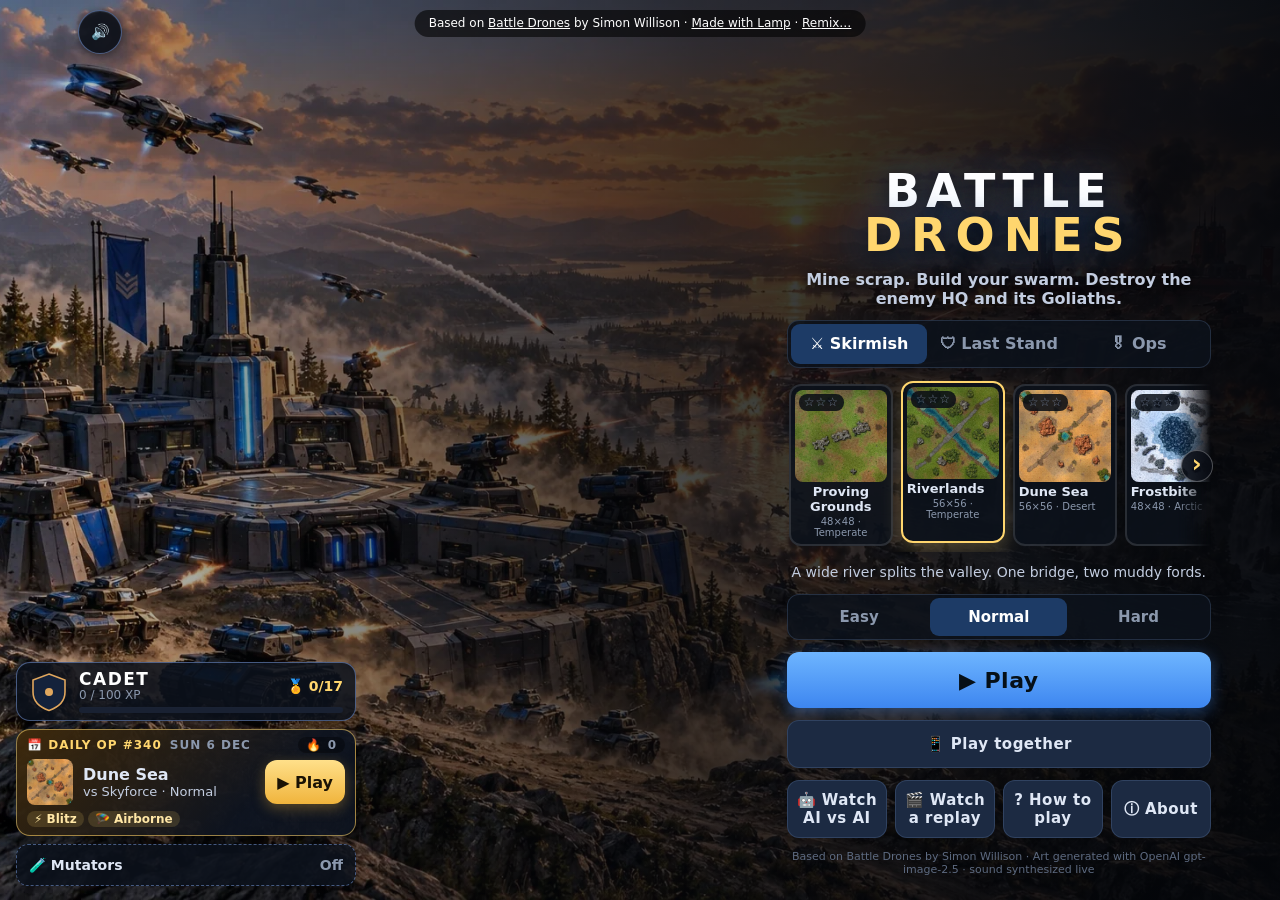
==== index.html @ 18426b75 "The page to play" ====
<!doctype html>
<html lang="en">
  <head>
    <meta charset="UTF-8" />
    <meta
      name="viewport"
      content="width=device-width, initial-scale=1.0, maximum-scale=1.0, user-scalable=no, viewport-fit=cover"
    />
    <meta name="theme-color" content="#070a10" />
    <title>Battle Drones</title>
    <link rel="icon" href="data:," />
    <!-- Battle Drones by Simon Willison (Apache License 2.0, LICENSE-battledrones), played on Lamp. Its TypeScript is in
         src/; Lamp bundles it into app/ before every build. -->
    <link rel="stylesheet" href="app/main.css" />
    <!-- Lamp's building blocks for the page (LampAI, LampStore, Lamp.controllers for phones) -->
    <script src="lamp.js"></script>
    <script type="importmap">
      {
        "imports": {
          "three": "./three/three.module.js",
          "three/examples/jsm/": "./three/addons/",
          "lamp-game": "./lamp-game.js",
          "qrcode-generator": "./lib/qrcode.js"
        }
      }
    </script>
  </head>
  <body>
    <div id="app">
      <div id="game"></div>
      <div id="hud"></div>
    </div>
    <script type="module" src="app/main.js"></script>
  
<div id="lamp-credit">Based on <a href="https://github.com/simonw/battledrones" target="_blank" rel="noopener">Battle Drones</a> by Simon Willison · <a href="https://lamp.dev" target="_blank" rel="noopener">Made with Lamp</a> · <a href="#" id="lamp-remix-open">Remix…</a></div>
<div id="lamp-remix" hidden>
  <div class="lamp-remix-head">Make Battle Drones yours<button type="button" id="lamp-remix-close" aria-label="Close">×</button></div>
  <p>Say what you'd change. Lamp makes the change and keeps your data.</p>
  <button type="button" class="lamp-remix-pick">Play on our TV with phones</button><button type="button" class="lamp-remix-pick">Make it a lot more fun</button><button type="button" class="lamp-remix-pick">Set it on the Moon</button>
  <textarea id="lamp-remix-ask" rows="3" placeholder="Or say it your way"></textarea>
  <button type="button" id="lamp-remix-go" disabled>Continue with Lamp</button>
  <p class="lamp-remix-note">Opens lamp.dev with your request. Lamp is a free Mac app; it opens a copy of Battle Drones with your request ready to send.</p>
</div>
<script type="application/json" id="lamp-remix-target">{"request":"Make an app like Battle Drones: Simon Willison's Battle Drones: a drone war for up to four, with phones as controllers.\n\nThen: {ask}","link":null,"origin":{"starter":"battledrones"}}</script>
<script>
(function(){var o=document.getElementById('lamp-remix-open'),p=document.getElementById('lamp-remix'),a=document.getElementById('lamp-remix-ask'),g=document.getElementById('lamp-remix-go');
if(!o||!p||!a||!g)return;var t=JSON.parse(document.getElementById('lamp-remix-target').textContent||'{}');
o.addEventListener('click',function(e){e.preventDefault();p.hidden=!p.hidden;if(!p.hidden)a.focus();});
document.getElementById('lamp-remix-close').addEventListener('click',function(){p.hidden=true;});
var picks=p.querySelectorAll('.lamp-remix-pick');for(var i=0;i<picks.length;i++)picks[i].addEventListener('click',function(e){a.value=e.currentTarget.textContent;g.disabled=false;a.focus();});
a.addEventListener('input',function(){g.disabled=!a.value.trim();});
g.addEventListener('click',function(){var ask=a.value.trim().slice(0,1000);if(!ask)return;
  var f=t.origin&&typeof t.origin==='object'?t.origin:null,u=new URL(f?'https://lamp.dev/':(t.link||'https://lamp.dev/'));
  if(f)for(var k in f)u.searchParams.set(k,String(f[k]));u.searchParams.set('from','page');
  u.searchParams.set('ask',f||t.link?ask:String(t.request||'{ask}').replace('{ask}',ask));window.open(u.href,'_blank','noopener');});})();
</script>
<style>
#lamp-credit{position:fixed;top:10px;left:50%;transform:translateX(-50%);z-index:2147483647;width:max-content;
  max-width:calc(100vw - 24px);box-sizing:border-box;text-align:center;font:500 12px/1.4 -apple-system,system-ui,sans-serif;color:#fff;
  background:rgba(0,0,0,.6);padding:5px 14px;border-radius:999px;transition:all .8s;pointer-events:none}
#lamp-credit a{color:#fff;text-decoration:underline;pointer-events:auto}
#lamp-credit.settled{top:auto;bottom:0;font-size:10px;padding:1px 10px;border-radius:6px 6px 0 0;background:rgba(0,0,0,.45);opacity:.8}
#lamp-remix{position:fixed;right:12px;bottom:28px;z-index:2147483647;width:min(320px,calc(100vw - 24px));box-sizing:border-box;padding:14px 16px;
  border-radius:14px;background:rgba(20,20,22,.94);color:#fff;font:13px/1.45 -apple-system,system-ui,sans-serif;box-shadow:0 12px 40px rgba(0,0,0,.4)}
#lamp-remix[hidden]{display:none}
#lamp-remix .lamp-remix-head{display:flex;justify-content:space-between;align-items:center;font-size:15px;font-weight:600;margin-bottom:4px}
#lamp-remix .lamp-remix-head button{background:none;border:0;color:#fff;font-size:18px;cursor:pointer;opacity:.7}
#lamp-remix p{margin:0 0 10px;opacity:.8}
#lamp-remix .lamp-remix-note{margin:10px 0 0;font-size:11px;opacity:.6}
#lamp-remix .lamp-remix-pick{display:block;width:100%;text-align:left;margin:0 0 6px;padding:7px 10px;border-radius:8px;border:1px solid rgba(255,255,255,.18);
  background:rgba(255,255,255,.08);color:#fff;font:inherit;cursor:pointer}
#lamp-remix .lamp-remix-pick:hover{background:rgba(255,255,255,.16)}
#lamp-remix textarea{display:block;width:100%;box-sizing:border-box;margin:6px 0 10px;padding:8px 10px;border-radius:8px;border:1px solid rgba(255,255,255,.18);
  background:rgba(255,255,255,.08);color:#fff;font:inherit;resize:vertical}
#lamp-remix #lamp-remix-go{display:block;width:100%;padding:9px 12px;border-radius:8px;border:0;background:#f0a04b;color:#1a1a1a;font:600 13px/1 -apple-system,system-ui,sans-serif;cursor:pointer}
#lamp-remix #lamp-remix-go[disabled]{opacity:.45;cursor:default}
</style>
<script>setTimeout(function(){var c=document.getElementById('lamp-credit');if(c)c.className='settled'},8000)</script>
</body>
</html>
---- app/main.css ----
/* src/ui/style.css */
* {
  box-sizing: border-box;
  margin: 0;
  padding: 0;
}

:root {
  --panel: #090d15db;
  --panel-solid: #0d131e;
  --line: #7896c838;
  --line-hi: #8cb4ff73;
  --text: #dfe7f5;
  --dim: #8b98ad;
  --gold: #ffd66e;
  --blue: #4c9dff;
  --green: #7ef29b;
  --red: #ff7a6a;
  --side-green: #4fd86a;
  --side-purple: #b685ff;
  --r: 12px;
  --lift: 0 2px 8px #0000006b, inset 0 1px 0 #ffffff12;
}

html, body {
  overflow: hidden;
  color: var(--text);
  overscroll-behavior: none;
  touch-action: none;
  user-select: none;
  -webkit-user-select: none;
  -webkit-touch-callout: none;
  -webkit-tap-highlight-color: transparent;
  background: #070a10;
  width: 100%;
  height: 100dvh;
  font-family: Rajdhani, Segoe UI, system-ui, -apple-system, BlinkMacSystemFont, Roboto, Noto Sans, Ubuntu, Cantarell, Helvetica Neue, sans-serif;
}

button {
  cursor: pointer;
  font-family: inherit;
}

#app {
  position: fixed;
  width: 100dvw;
  height: 100dvh;
  inset: 0;
}

#game, #game canvas {
  position: absolute;
  touch-action: none;
  width: 100%;
  height: 100%;
  inset: 0;
}

#hud {
  position: absolute;
  pointer-events: none;
  z-index: 10;
  inset: 0;
}

#hud:after {
  content: "";
  position: absolute;
  pointer-events: none;
  z-index: -1;
  background: radial-gradient(#0000 62%, #00000059 100%);
  inset: 0;
}

.topbar {
  position: absolute;
  top: max(6px, env(safe-area-inset-top));
  display: flex;
  pointer-events: none;
  align-items:  center;
  gap: 6px;
  left: 50%;
  transform: translateX(-50%);
}

.res, .clock {
  background: var(--panel);
  border: 1px solid var(--line);
  font-variant-numeric: tabular-nums;
  box-shadow: var(--lift);
  backdrop-filter: blur(6px);
  -webkit-backdrop-filter: blur(6px);
  border-radius: 10px;
  padding: 5px 12px;
  font-weight: 700;
}

.res {
  color: var(--gold);
  display: flex;
  align-items: baseline;
  gap: 6px;
  height: 30px;
  padding-top: calc(14px - .5em);
  padding-bottom: 0;
  font-size: 19px;
  line-height: 1;
}

.res .gear {
  font-size: 16px;
}

.res .rate {
  color: #b9a36a;
  font-size: 12px;
  font-weight: 600;
}

.clock {
  color: var(--dim);
  font-size: 13px;
}

.tl {
  position: absolute;
  top: max(6px, env(safe-area-inset-top));
  left: max(8px, env(safe-area-inset-left));
  display: flex;
  pointer-events: none;
  gap: 6px;
}

.round {
  pointer-events: auto;
  border: 1px solid var(--line-hi);
  background: var(--panel);
  color: var(--text);
  box-shadow: var(--lift);
  border-radius: 50%;
  width: 40px;
  height: 40px;
  font-size: 15px;
  font-weight: 800;
}

.round:active {
  background: #223048;
}

.minimap-wrap {
  position: absolute;
  pointer-events: none;
  background: var(--panel);
  border: 1px solid var(--line-hi);
  border-radius: 10px;
  padding: 3px;
  box-shadow: 0 4px 16px #00000073, inset 0 1px #ffffff12;
}

#minimap {
  display: block;
  pointer-events: auto;
  border-radius: 7px;
  width: 124px;
  height: 124px;
}

.minimap-wrap:after {
  content: "";
  position: absolute;
  pointer-events: none;
  border-radius: 7px;
  inset: 3px;
  box-shadow: inset 0 0 0 1px #0000008c, inset 0 2px 7px #00000080;
}

.toasts {
  position: absolute;
  top: calc(max(6px, env(safe-area-inset-top))  + 44px);
  display: flex;
  pointer-events: none;
  flex-direction: column;
  align-items:  center;
  gap: 6px;
  width: min(92vw, 380px);
  left: 50%;
  transform: translateX(-50%);
}

.toast {
  pointer-events: auto;
  background: var(--panel-solid);
  border: 1px solid var(--line-hi);
  text-align: center;
  animation: toastIn .22s ease-out;
  border-radius: 10px;
  padding: 7px 14px;
  transition: opacity .4s, transform .4s;
  font-size: 14px;
  font-weight: 700;
  box-shadow: 0 6px 20px #00000080;
}

.toast.good {
  color: var(--green);
  border-color: #7ef29b99;
}

.toast.bad {
  color: var(--red);
  border-color: #ff6e5ab3;
}

.toast.hint {
  color: #ffe7a6;
  border-color: #ffd66e99;
  font-weight: 600;
}

.toast.out {
  opacity: 0;
  transform: translateY(-8px);
}

@keyframes toastIn {
  from {
    opacity: 0;
    transform: translateY(-10px)scale(.96);
  }
}

.banner {
  position: absolute;
  top: var(--banner-top, calc(max(6px, env(safe-area-inset-top))  + 140px));
  left: var(--banner-x, 50%);
  max-width: var(--banner-max, min(92vw, 520px));
  text-align: center;
  pointer-events: auto;
  --tone: 140, 180, 255;
  background: linear-gradient(180deg, rgba(var(--tone), .15), rgba(var(--tone), 0) 75%), linear-gradient(180deg, #0e1420ed, #080c14ed);
  border: 1px solid var(--line-hi);
  box-shadow: 0 8px 28px #0000008c, inset 0 1px 0 rgba(var(--tone), .3);
  opacity: 0;
  z-index: 6;
  border-radius: 12px;
  width: max-content;
  padding: 8px 22px 9px;
  transform: translateX(-50%);
}

.banner b {
  display: block;
  letter-spacing: 2px;
  text-transform: uppercase;
  color: var(--text);
  text-shadow: 0 2px 8px #0009, 0 0 18px rgba(var(--tone), .35);
  font-size: 22px;
  font-weight: 900;
}

.banner span {
  display: block;
  color: var(--dim);
  margin-top: 1px;
  font-size: 13px;
  font-weight: 600;
}

.banner.good {
  --tone: 126, 242, 155;
  border-color: #7ef29bb3;
}

.banner.good b {
  color: var(--green);
}

.banner.bad {
  --tone: 255, 110, 90;
  border-color: #ff6e5acc;
}

.banner.bad b {
  color: var(--red);
}

.banner.epic {
  --tone: 255, 214, 110;
  box-shadow: 0 0 34px #ffc45059, 0 8px 28px #0000008c, inset 0 1px 0 rgba(var(--tone), .3);
  border-color: #ffd66ed9;
}

.banner.epic b {
  color: var(--gold);
}

.banner.in {
  animation: bannerIn .32s cubic-bezier(.2, 1.4, .4, 1) forwards;
}

.banner.out {
  opacity: 1;
  animation: bannerOut .26s ease-in forwards;
}

@media (orientation: landscape) and (max-height: 560px) {
  .banner {
    padding: 6px 18px 7px;
  }

  .banner b {
    font-size: 19px;
  }
}

@keyframes bannerIn {
  from {
    opacity: 0;
    transform: translateX(-50%)scale(1.35);
  }

  to {
    opacity: 1;
    transform: translateX(-50%)scale(1);
  }
}

@keyframes bannerOut {
  to {
    opacity: 0;
    transform: translateX(-50%)translateY(-10px)scale(.96);
  }
}

#hud.spectator .buildbar, #hud.spectator .res {
  display: none;
}

.versus {
  display: grid;
  background: var(--panel);
  border: 1px solid var(--line);
  color: var(--dim);
  pointer-events: none;
  white-space: nowrap;
  box-shadow: var(--lift);
  backdrop-filter: blur(6px);
  -webkit-backdrop-filter: blur(6px);
  border-radius: 10px;
  align-content:  center;
  min-width: 0;
  max-width: 100%;
  height: 30px;
  padding: 0 10px;
  font-size: 12px;
  font-weight: 700;
  line-height: 1.15;
}

.versus > span {
  overflow: hidden;
  text-overflow: ellipsis;
}

.versus > span:before {
  content: "● ";
  vertical-align: 1px;
  font-size: 9px;
}

.vs-blue {
  color: #6eb0ff;
}

.vs-red {
  color: #ff8a7a;
}

.vs-green {
  color: #86eea0;
}

.vs-purple {
  color: #c9a2ff;
}

.versus.multi {
  grid-template-columns: auto auto;
  column-gap: 10px;
  font-size: 11px;
}

.versus > span.out {
  text-decoration: line-through;
  opacity: .5;
}

@media (orientation: portrait) {
  .versus {
    max-width: calc(100vw - 236px);
    height: auto;
    padding: 3px 10px 4px;
    line-height: 1.25;
  }
}

#unzoom {
  position: absolute;
  z-index: 1000;
  background: var(--gold);
  color: #10141c;
  letter-spacing: .5px;
  border: none;
  font-weight: 800;
}

.zoombtns {
  position: absolute;
  left: max(8px, env(safe-area-inset-left));
  display: flex;
  pointer-events: none;
  flex-direction: column;
  gap: 8px;
}

.zb {
  pointer-events: auto;
  border: 1px solid var(--line-hi);
  background: var(--panel);
  box-shadow: var(--lift);
  color: var(--text);
  border-radius: 50%;
  width: 42px;
  height: 42px;
  font-size: 22px;
  font-weight: 700;
  line-height: 1;
}

.zb:active {
  background: #223048;
}

.dock {
  position: absolute;
  display: flex;
  pointer-events: none;
}

.ctx {
  display: flex;
  pointer-events: none;
  flex-direction: column;
  align-items:  flex-start;
  gap: 6px;
  padding: 0 8px 6px;
}

.chips {
  display: flex;
  pointer-events: none;
  flex-wrap: wrap;
  gap: 6px;
}

.chip {
  pointer-events: auto;
  border: 1px solid var(--line-hi);
  background: var(--panel);
  color: var(--text);
  box-shadow: var(--lift);
  backdrop-filter: blur(6px);
  -webkit-backdrop-filter: blur(6px);
  border-radius: 12px;
  min-width: 40px;
  min-height: 40px;
  padding: 6px 14px;
  font-size: 14px;
  font-weight: 700;
}

.chip.warn {
  color: var(--red);
}

.chip.info {
  color: var(--dim);
  pointer-events: none;
  border-style: dashed;
}

.chip.active {
  color: #fff;
  background: #1d3b66;
  border-color: #6eb0ff;
}

.chip:active {
  background: #223048;
}

.selpanel {
  pointer-events: auto;
  display: flex;
  background: var(--panel);
  border: 1px solid var(--line);
  border-radius: var(--r);
  box-shadow: var(--lift);
  backdrop-filter: blur(6px);
  -webkit-backdrop-filter: blur(6px);
  align-items:  center;
  gap: 8px;
  max-width: min(94vw, 360px);
  padding: 6px 10px 6px 6px;
}

.selpanel .pi {
  object-fit: contain;
  filter: drop-shadow(0 2px 3px #0009);
  width: 46px;
  height: 46px;
}

.selpanel .pt {
  display: flex;
  flex-direction: column;
  gap: 1px;
  min-width: 0;
}

.selpanel b {
  font-size: 15px;
}

.selpanel .rank {
  color: var(--gold);
  font-size: 12px;
}

.selpanel .hp {
  color: var(--green);
  font-variant-numeric: tabular-nums;
  font-size: 12px;
}

.selpanel .hint {
  color: var(--dim);
  white-space: nowrap;
  overflow: hidden;
  text-overflow: ellipsis;
  max-width: 240px;
  font-size: 11px;
}

.selpanel .group {
  display: flex;
  flex-wrap: wrap;
  gap: 4px 10px;
  padding-left: 4px;
}

.selpanel .gi {
  display: flex;
  align-items:  center;
  gap: 2px;
}

.selpanel .gi img {
  object-fit: contain;
  width: 30px;
  height: 30px;
}

.selpanel .gi b {
  font-size: 13px;
}

.queue {
  display: flex;
  gap: 4px;
  margin-top: 3px;
}

.qi {
  position: relative;
  border: 1px solid var(--line-hi);
  overflow: hidden;
  background: #152033;
  border-radius: 6px;
  width: 32px;
  height: 32px;
}

.qi img {
  object-fit: contain;
  position: relative;
  z-index: 1;
  width: 100%;
  height: 100%;
}

.qi .qp {
  position: absolute;
  background: #6eb0ff73;
  bottom: 0;
  left: 0;
  right: 0;
}

.buildbar {
  pointer-events: auto;
  display: flex;
  border: 1px solid var(--line);
  background: linear-gradient(#0e1420f0, #080b12f7);
  flex-direction: column;
  gap: 6px;
  padding: 6px 8px 8px;
  box-shadow: 0 -6px 22px #00000073;
}

.tabs {
  display: flex;
  gap: 6px;
}

.tab {
  position: relative;
  color: var(--dim);
  letter-spacing: .4px;
  display: flex;
  background: #ffffff0a;
  border: 1px solid #0000;
  border-radius: 8px;
  flex: 1;
  justify-content: center;
  align-items:  center;
  gap: 5px;
  min-height: 32px;
  font-size: 13px;
  font-weight: 800;
}

.tab.on {
  color: #fff;
  border-color: var(--line-hi);
  background: #1a2b45;
}

.tab:after {
  content: "";
  position: absolute;
  inset: -6px 0 -3px;
}

.tab .tbadge {
  position: absolute;
  background: var(--blue);
  color: #fff;
  border-radius: 8px;
  min-width: 16px;
  height: 16px;
  padding: 0 4px;
  font-size: 10px;
  line-height: 16px;
  top: -5px;
  right: 4px;
}

.tab .tbadge.hot {
  animation: pulse .9s infinite alternate;
  background: #37d67a;
}

@keyframes pulse {
  to {
    transform: scale(1.18);
  }
}

.grid {
  display: flex;
  gap: 6px;
}

.bb {
  position: relative;
  color: var(--text);
  display: flex;
  overflow: hidden;
  touch-action: manipulation;
  background: radial-gradient(circle at 50% 35%, #22324f 0%, #141d2e 70%);
  border: 1px solid #2c3a55;
  border-radius: 10px;
  flex-direction: column;
  flex: 1 0 48px;
  justify-content: flex-end;
  align-items:  center;
  max-width: 76px;
  height: 74px;
  padding: 2px 2px 3px;
}

.bb .ic {
  position: absolute;
  object-fit: contain;
  filter: drop-shadow(0 2px 3px #000000b3);
  pointer-events: none;
  width: 44px;
  height: 44px;
  top: 3px;
  left: 50%;
  transform: translateX(-50%);
}

.bb .nm {
  position: relative;
  white-space: nowrap;
  overflow: hidden;
  text-overflow: ellipsis;
  text-shadow: 0 1px 2px #000;
  max-width: 100%;
  font-size: 10px;
  font-weight: 700;
}

.bb .cost {
  position: relative;
  color: var(--gold);
  font-size: 11px;
  font-weight: 700;
  line-height: 1;
}

.bb:active {
  transform: scale(.96);
}

.bb.poor .cost {
  color: #b35a4e;
}

.bb.poor .ic, .bb.busy .ic {
  opacity: .55;
}

.bb.locked .ic {
  opacity: .6;
  filter: grayscale(1) brightness(.8) drop-shadow(0 2px 3px #000000b3);
}

.bb.locked .nm, .bb.locked .cost {
  opacity: .5;
}

.bb .lock {
  position: absolute;
  font-size: 11px;
  top: 2px;
  left: 3px;
}

.bb.ready {
  animation: glow 1s infinite alternate;
  border-color: #37d67a;
  box-shadow: inset 0 0 0 1px #37d67a, 0 0 12px #37d67a73;
}

@keyframes glow {
  to {
    box-shadow: inset 0 0 0 1px #37d67a, 0 0 20px #37d67acc;
  }
}

.bb.ready:after {
  content: "PLACE";
  position: absolute;
  color: var(--green);
  text-shadow: 0 1px 2px #000;
  font-size: 10px;
  font-weight: 800;
  top: 4px;
  left: 0;
  right: 0;
}

.bb.placing {
  background: #1e3a2a;
}

.bb .badge {
  position: absolute;
  background: var(--blue);
  color: #fff;
  z-index: 2;
  border-radius: 8px;
  min-width: 17px;
  height: 17px;
  font-size: 11px;
  font-weight: 800;
  line-height: 17px;
  top: 3px;
  right: 3px;
}

.bb .prog {
  position: absolute;
  pointer-events: none;
  background: linear-gradient(0deg, #7ef29b59, #7ef29b1f);
  border-top: 1px solid #7ef29bb3;
  bottom: 0;
  left: 0;
  right: 0;
}

.card {
  position: absolute;
  pointer-events: auto;
  z-index: 20;
  background: var(--panel-solid);
  border: 1px solid var(--line-hi);
  animation: toastIn .18s ease-out;
  border-radius: 14px;
  width: min(92vw, 330px);
  padding: 12px 14px;
  box-shadow: 0 10px 40px #0009;
}

.card .ch {
  display: flex;
  align-items:  flex-start;
  gap: 10px;
  margin-bottom: 8px;
}

.card .ch img {
  object-fit: contain;
  width: 58px;
  height: 58px;
}

.card .ch b {
  font-size: 18px;
}

.card .ch p {
  color: var(--dim);
  margin-top: 2px;
  font-size: 13px;
}

.card .x {
  color: var(--dim);
  background: none;
  border: none;
  margin-left: auto;
  padding: 0 4px;
  font-size: 18px;
}

.card table {
  border-collapse: collapse;
  width: 100%;
  margin-bottom: 6px;
  font-size: 13px;
}

.card td {
  padding: 2px 4px;
}

.card td:nth-child(odd) {
  color: var(--dim);
}

.card td:nth-child(2n) {
  font-weight: 700;
}

@keyframes cardInP {
  from {
    opacity: 0;
    transform: translateX(-50%)translateY(-10px)scale(.96);
  }
}

@keyframes cardInL {
  from {
    opacity: 0;
    transform: translateY(-50%)translateY(-10px)scale(.96);
  }
}

.card .good {
  color: var(--green);
  font-size: 13px;
}

.card .bad {
  color: var(--red);
  margin-bottom: 4px;
  font-size: 13px;
}

@media (orientation: portrait) {
  .dock {
    flex-direction: column;
    bottom: 0;
    left: 0;
    right: 0;
  }

  .buildbar {
    padding-bottom: max(8px, env(safe-area-inset-bottom));
    padding-left: max(8px, env(safe-area-inset-left));
    padding-right: max(8px, env(safe-area-inset-right));
    border-width: 1px 0 0;
    border-radius: 16px 16px 0 0;
  }

  .grid {
    overflow-x: auto;
    scrollbar-width: none;
  }

  .minimap-wrap {
    right: max(8px, env(safe-area-inset-right));
    top: max(6px, env(safe-area-inset-top));
  }

  .zoombtns {
    top: var(--zoom-top, 38%);
  }

  @media (max-width: 420px) {
    #minimap {
      width: 108px;
      height: 108px;
    }

    .res {
      max-width: calc(100vw - 232px);
      padding-left: 10px;
      padding-right: 10px;
      font-size: 17px;
    }
  }

  .card {
    left: 50%;
    bottom: var(--card-bottom, calc(150px + env(safe-area-inset-bottom)));
    max-height: calc(100% - var(--card-bottom, calc(150px + env(safe-area-inset-bottom)))  - max(8px, env(safe-area-inset-top)));
    overflow-y: auto;
    animation-name: cardInP;
    transform: translateX(-50%);
  }

  .dock:before {
    content: "";
    position: absolute;
    pointer-events: none;
    z-index: -1;
    background: linear-gradient(#04070c00, #04070c73 72px, #04070c99);
    inset: -26px 0 0;
  }

  #hud.spectator .dock:before {
    display: none;
  }

  .topbar {
    left: calc(max(8px, env(safe-area-inset-left))  + 94px);
    flex-direction: column;
    align-items: stretch;
    gap: 4px;
    min-width: min(100vw - 248px, 160px);
    transform: none;
  }

  .res {
    overflow: hidden;
    white-space: nowrap;
    max-width: calc(100vw - 248px);
  }

  .clock {
    padding: 1px 8px;
    font-size: 12px;
  }
}

@media (orientation: landscape) {
  .dock {
    flex-direction: row;
    align-items:  flex-end;
    top: 0;
    bottom: 0;
    right: 0;
  }

  .ctx {
    padding-bottom: max(10px, env(safe-area-inset-bottom));
    align-items:  flex-end;
  }

  .buildbar {
    width: calc(172px + env(safe-area-inset-right));
    padding: max(6px, env(safe-area-inset-top)) max(8px, env(safe-area-inset-right)) max(8px, env(safe-area-inset-bottom)) 8px;
    overflow-y: auto;
    scrollbar-width: none;
    border-width: 0 0 0 1px;
    border-radius: 16px 0 0 16px;
    height: 100%;
  }

  .tab .tl2 {
    display: none;
  }

  .tab {
    font-size: 16px;
  }

  .tab:after {
    inset: -6px 0;
  }

  .grid {
    display: grid;
    grid-template-columns: 1fr 1fr;
    align-content:  start;
  }

  .bb {
    max-width: none;
    height: 70px;
  }

  .minimap-wrap {
    right: calc(182px + env(safe-area-inset-right));
    top: max(6px, env(safe-area-inset-top));
  }

  .zoombtns {
    top: 50%;
    transform: translateY(-50%);
  }

  .card {
    right: calc(186px + env(safe-area-inset-right));
    animation-name: cardInL;
    top: 50%;
    transform: translateY(-50%);
  }

  .topbar {
    flex-wrap: wrap;
    justify-content: center;
    row-gap: 4px;
    max-width: calc(100vw - 432px);
    left: calc(50% - 90px);
  }

  #minimap {
    width: 112px;
    height: 112px;
  }
}

@media (orientation: landscape) and (max-height: 420px) {
  .bb {
    height: 62px;
  }

  .bb .ic {
    width: 38px;
    height: 38px;
  }

  .tab {
    min-height: 28px;
  }
}

[hidden] {
  display: none !important;
}

.screen {
  position: absolute;
  display: flex;
  backdrop-filter: blur(3px);
  -webkit-backdrop-filter: blur(3px);
  pointer-events: auto;
  z-index: 30;
  background: #030509b8;
  justify-content: center;
  align-items:  center;
  inset: 0;
}

.panel {
  background: var(--panel-solid);
  border: 1px solid var(--line-hi);
  text-align: center;
  overflow-y: auto;
  border-radius: 16px;
  max-width: min(90vw, 420px);
  max-height: 92dvh;
  padding: 24px 28px;
  box-shadow: 0 20px 60px #0009;
}

.panel h1 {
  letter-spacing: 4px;
  margin-bottom: 4px;
  font-size: 36px;
}

.panel h1.win {
  color: var(--green);
  text-shadow: 0 0 24px #7ef29b80;
}

.panel h1.lose {
  color: var(--red);
  text-shadow: 0 0 24px #ff6e5a80;
}

.panel h1.draw {
  color: #ffb3d9;
  text-shadow: 0 0 24px #ff8cc880;
}

.panel .time {
  color: var(--dim);
  margin-bottom: 16px;
}

.panel table {
  border-collapse: collapse;
  margin: 0 auto 20px;
  font-size: 15px;
}

.panel td, .panel th {
  text-align: right;
  font-variant-numeric: tabular-nums;
  padding: 4px 12px;
}

.panel td:first-child {
  text-align: left;
  color: var(--dim);
}

.cta {
  letter-spacing: .5px;
  color: #061018;
  background: linear-gradient(#6eb5ff, #3d86f0);
  border: none;
  border-radius: 12px;
  min-height: 48px;
  padding: 10px 30px;
  font-size: 18px;
  font-weight: 800;
  box-shadow: 0 4px 16px #3d86f066;
}

.cta:active {
  transform: scale(.97);
}

.cta.alt {
  display: block;
  color: var(--text);
  box-shadow: none;
  border: 1px solid var(--line);
  background: #1c2a42;
  margin: 10px auto 0;
  font-size: 15px;
}

.panel .cta {
  width: min(280px, 100%);
}

.panel .cta.alt {
  margin-left: auto;
  margin-right: auto;
}

.cta.small {
  width: 100%;
  min-height: 36px;
  margin-top: 6px;
  padding: 6px 14px;
  font-size: 14px;
}

.cta.warn {
  color: var(--red);
  background: #3a1d1d;
}

.help {
  text-align: left;
  color: #c3cde0;
  margin-top: 14px;
  font-size: 14px;
  line-height: 1.4;
}

.help h3 {
  color: var(--gold);
  margin: 10px 0 2px;
  font-size: 15px;
}

#loading {
  background: #070a10;
}

.loadbox {
  text-align: center;
  color: var(--dim);
  width: min(80vw, 320px);
  font-weight: 700;
}

.loadtrack {
  overflow: hidden;
  background: #1a2233;
  border-radius: 3px;
  height: 6px;
  margin-top: 12px;
}

#loadbar {
  background: linear-gradient(90deg, #3d86f0, #7ef29b);
  width: 0;
  height: 100%;
  transition: width .15s;
}

.menu {
  position: absolute;
  pointer-events: auto;
  overflow-y: auto;
  z-index: 40;
  background: #070a10;
  inset: 0;
}

.keyart {
  position: fixed;
  animation: drift 40s ease-in-out infinite alternate;
  background-position: center;
  background-repeat: no-repeat;
  background-size: cover;
  inset: 0;
}

.keyart:after {
  content: "";
  position: absolute;
  background: linear-gradient(#04060a1a 0%, #04060a8c 45%, #04060af0 75%);
  inset: 0;
}

@media (orientation: landscape) {
  .keyart:after {
    background: linear-gradient(90deg, #04060a33 0%, #04060abf 55%, #04060af2 100%);
  }

  .menu-inner {
    margin-left: auto !important;
    margin-right: max(4vw, env(safe-area-inset-right)) !important;
  }
}

@keyframes drift {
  from {
    transform: scale(1.04)translate(-1%);
  }

  to {
    transform: scale(1.1)translate(1%, -1%);
  }
}

.menu-inner {
  position: relative;
  padding: max(28px, env(safe-area-inset-top)) 18px max(24px, env(safe-area-inset-bottom));
  text-align: center;
  display: flex;
  flex-direction: column;
  justify-content: flex-end;
  gap: 12px;
  max-width: 460px;
  min-height: 100%;
  margin: 0 auto;
}

.logo {
  letter-spacing: 6px;
  color: #fff;
  text-shadow: 0 4px 24px #000c, 0 0 40px #4c9dff80;
  font-size: 46px;
  font-weight: 900;
  line-height: .95;
}

.logo span {
  color: var(--gold);
  letter-spacing: 9px;
}

.sub {
  color: #c3cde0;
  text-shadow: 0 2px 8px #000;
  font-weight: 600;
}

.maps {
  display: flex;
  overflow-x: auto;
  scrollbar-width: none;
  scroll-snap-type: x mandatory;
  gap: 8px;
  padding: 4px 2px 6px;
}

.hscroll {
  position: relative;
}

.hscroll:has( > .maps[hidden]) {
  display: none;
}

.hscroll > .maps {
  --fade-l: 0px;
  --fade-r: 0px;
  -webkit-mask-image: linear-gradient(to right, transparent, #000 var(--fade-l), #000 calc(100% - var(--fade-r)), transparent);
  mask-image: linear-gradient(to right, transparent, #000 var(--fade-l), #000 calc(100% - var(--fade-r)), transparent);
}

.hscroll.more-l > .maps {
  --fade-l: 34px;
}

.hscroll.more-r > .maps {
  --fade-r: 34px;
}

.hs-btn {
  position: absolute;
  z-index: 2;
  color: var(--gold);
  display: flex;
  opacity: 0;
  pointer-events: none;
  background: #080c14e0;
  border: 1px solid #ffffff47;
  border-radius: 50%;
  justify-content: center;
  align-items:  center;
  width: 32px;
  height: 32px;
  margin-top: -16px;
  padding: 0 0 3px;
  transition: opacity .2s;
  font-size: 24px;
  font-weight: 800;
  line-height: 1;
  top: 50%;
  box-shadow: 0 2px 8px #00000080;
}

.hs-l {
  left: -2px;
}

.hs-r {
  right: -2px;
}

.hscroll.more-l .hs-l, .hscroll.more-r .hs-r {
  opacity: 1;
  pointer-events: auto;
}

.hscroll.more-r .hs-r {
  animation: hs-nudge 1.4s ease-in-out 3;
}

@keyframes hs-nudge {
  50% {
    transform: translateX(4px);
  }
}

.mapcard {
  scroll-snap-align: center;
  color: var(--text);
  display: flex;
  background: #0c121cd9;
  border: 2px solid #ffffff1f;
  border-radius: 12px;
  flex-direction: column;
  flex: 0 0 104px;
  gap: 2px;
  padding: 4px 4px 6px;
  transition: transform .15s, border-color .15s;
}

.mapcard img {
  aspect-ratio: 1;
  object-fit: cover;
  background: #1a2233;
  border-radius: 8px;
  width: 100%;
}

.mapcard .mn {
  font-size: 13px;
  font-weight: 800;
}

.mapcard .mb {
  color: var(--dim);
  text-transform: capitalize;
  font-size: 10px;
}

.mapcard.on {
  border-color: var(--gold);
  transform: translateY(-3px);
  box-shadow: 0 6px 20px #ffd66e40;
}

.blurb {
  color: #c3cde0;
  min-height: 1.3em;
  font-size: 14px;
}

.seg {
  display: flex;
  border: 1px solid var(--line);
  background: #0c121cd9;
  border-radius: 12px;
  gap: 3px;
  padding: 3px;
}

.seg button {
  color: var(--dim);
  background: none;
  border: none;
  border-radius: 9px;
  flex: 1;
  min-height: 38px;
  font-size: 15px;
  font-weight: 800;
}

.seg button.on {
  color: #fff;
  background: #1d3b66;
}

.cta.big {
  min-height: 56px;
  font-size: 22px;
}

.menu .row {
  display: flex;
  gap: 8px;
}

.menu .row .cta.alt {
  flex: 1;
  margin: 0;
  padding: 10px 8px;
}

.menu .help {
  border: 1px solid var(--line);
  background: #0c121ceb;
  border-radius: 12px;
  margin: 0;
  padding: 4px 14px 12px;
}

.credits {
  color: #5d6a80;
  font-size: 11px;
}

@media (orientation: landscape) and (max-height: 500px) {
  .menu-inner {
    padding-top: max(10px, env(safe-area-inset-top));
    padding-bottom: max(10px, env(safe-area-inset-bottom));
    justify-content: center;
    gap: 7px;
    max-width: 440px;
  }

  .logo {
    letter-spacing: 4px;
    font-size: 30px;
  }

  .logo br {
    display: none;
  }

  .logo span {
    letter-spacing: 4px;
    margin-left: 10px;
  }

  .sub, .credits {
    display: none;
  }

  .mapcard {
    flex-basis: 80px;
  }

  .mapcard .mb {
    display: none;
  }

  .blurb {
    font-size: 13px;
  }

  .seg button {
    min-height: 34px;
  }

  .cta.big {
    min-height: 46px;
    font-size: 19px;
  }

  .menu .row .cta.alt {
    min-height: 40px;
  }
}

.res {
  transform-origin: 20% 50%;
}

.res.bump {
  animation: res-bump .26s ease-out;
}

.res.spend {
  animation: res-spend .32s ease-out;
}

@keyframes res-bump {
  0% {
    transform: scale(1);
  }

  35% {
    transform: scale(1.13);
    box-shadow: 0 0 14px #ffd66e8c, var(--lift);
    border-color: #ffd66ecc;
  }

  100% {
    transform: scale(1);
  }
}

@keyframes res-spend {
  0% {
    color: #ff8a7a;
    border-color: #ff6a5ad9;
    box-shadow: 0 0 12px #ff5a4a73, var(--lift);
    transform: scale(.95);
  }

  100% {
    transform: scale(1);
  }
}

@media (prefers-reduced-motion: reduce) {
  .res.bump, .res.spend {
    animation-duration: 1ms;
  }
}

.menu-mute {
  position: absolute;
  top: max(10px, env(safe-area-inset-top));
  left: max(10px, env(safe-area-inset-left));
  z-index: 2;
  width: 44px;
  height: 44px;
}

.update-pill {
  position: absolute;
  top: max(10px, env(safe-area-inset-top));
  left: calc(max(10px, env(safe-area-inset-left))  + 54px);
  right: max(10px, env(safe-area-inset-right));
  z-index: 2;
  display: flex;
  text-align: left;
  animation: update-in .35s ease-out;
  background: #0c121ceb;
  border: 1px solid #ffd66eb3;
  border-radius: 14px;
  flex-wrap: wrap;
  align-items:  center;
  gap: 6px 10px;
  min-height: 44px;
  padding: 4px 4px 4px 12px;
  box-shadow: 0 4px 18px #00000080, 0 0 16px #ffd66e33;
}

.update-pill .up-t {
  display: flex;
  flex-direction: column;
  flex: 140px;
  line-height: 1.15;
}

.update-pill .up-t b {
  color: var(--gold);
  font-size: 15px;
}

.update-pill .up-t span {
  color: var(--dim);
  font-size: 12px;
}

.update-pill .up-go {
  color: #1a1204;
  background: linear-gradient(#ffe08a, #f0b840);
  border: none;
  border-radius: 10px;
  flex: none;
  min-height: 36px;
  padding: 6px 14px;
  font-size: 15px;
  font-weight: 800;
}

.update-pill .up-go:active {
  transform: scale(.96);
}

.update-pill .up-go:disabled {
  opacity: .7;
}

@keyframes update-in {
  from {
    transform: translateY(-12px);
    opacity: 0;
  }
}

@media (prefers-reduced-motion: reduce) {
  .update-pill {
    animation: none;
  }
}

@media (orientation: portrait) {
  .menu.has-update .menu-inner {
    padding-top: calc(max(10px, env(safe-area-inset-top))  + 58px);
  }
}

@media (orientation: landscape) {
  .update-pill {
    width: min(340px, calc(100vw - max(4vw, env(safe-area-inset-right))  - max(10px, env(safe-area-inset-left))  - 508px));
    right: auto;
  }
}

@media (orientation: landscape) and (max-height: 500px) {
  .update-pill {
    width: min(340px, calc(100vw - max(4vw, env(safe-area-inset-right))  - max(10px, env(safe-area-inset-left))  - 488px));
  }

  .update-pill .up-t span {
    display: none;
  }
}

@media (orientation: landscape) and (max-width: 699px) {
  .update-pill {
    top: calc(max(10px, env(safe-area-inset-top))  + 54px);
    left: max(10px, env(safe-area-inset-left));
    width: calc(96vw - 450px - max(10px, env(safe-area-inset-left)));
    flex-direction: column;
    align-items: stretch;
    padding: 8px;
  }

  .update-pill .up-t {
    flex: none;
  }
}

.sound-row {
  display: grid;
  grid-template-columns: repeat(4, 1fr);
  gap: 6px;
  width: min(280px, 100%);
  margin: 12px auto 0;
}

.snd {
  border: 1px solid var(--line);
  color: var(--dim);
  display: flex;
  background: #141c2b;
  border-radius: 10px;
  flex-direction: column;
  justify-content: center;
  align-items:  center;
  gap: 2px;
  min-height: 48px;
  font-weight: 800;
}

.snd .si {
  filter: grayscale(1);
  opacity: .55;
  font-size: 16px;
  line-height: 1;
}

.snd .sl {
  letter-spacing: .3px;
  text-decoration: line-through;
  font-size: 11px;
}

.snd.on {
  border-color: var(--line-hi);
  color: #fff;
  background: #1d3b66;
}

.snd.on .si {
  filter: none;
  opacity: 1;
}

.snd.on .sl {
  text-decoration: none;
}

.snd.held {
  opacity: .5;
}

.p-duel {
  display: flex;
  flex-direction: column;
}

.p-ask {
  margin: 14px 0 0;
  font-size: 15px;
  font-weight: 700;
}

.cta.alt.warn {
  color: var(--red);
  border-color: #ff6e5a80;
}

.snd:active {
  transform: scale(.96);
}

@media (orientation: landscape) and (max-height: 500px) {
  #pause .panel {
    padding: 12px 22px 14px;
  }

  #pause .panel h1 {
    letter-spacing: 3px;
    margin-bottom: 0;
    font-size: 26px;
  }

  #pause .panel .time {
    margin-bottom: 8px;
  }

  #pause .cta {
    min-height: 42px;
  }

  #pause .cta.alt {
    margin-top: 6px;
  }

  #pause .sound-row {
    margin-top: 8px;
  }

  #pause .snd {
    min-height: 44px;
  }
}

.toast.radio {
  position: relative;
  display: inline-flex;
  letter-spacing: .4px;
  color: #cfe6ff;
  background: #0a101ae0;
  border-color: #7ec1ff73;
  align-items:  center;
  gap: 7px;
  padding: 5px 12px 5px 10px;
  font-size: 12.5px;
  font-weight: 700;
}

.toast.radio:before {
  content: "";
  animation: radioBlink .5s steps(2, jump-none) 3;
  background: currentColor;
  border-radius: 50%;
  flex: none;
  width: 7px;
  height: 7px;
  box-shadow: 0 0 6px;
}

.toast.radio:after {
  content: "";
  position: absolute;
  inset: -6px -4px;
}

.toast.radio.bad {
  color: #ffb3a6;
  border-color: #ff6e5a8c;
}

.toast.radio.good {
  color: var(--green);
  border-color: #7ef29b80;
}

.toast.radio.epic {
  color: var(--gold);
  border-color: #ffd66e99;
}

@keyframes radioBlink {
  from {
    opacity: .25;
  }

  to {
    opacity: 1;
  }
}

.toasts {
  transition: top .22s ease-out;
}

.tempo {
  position: relative;
  display: flex;
  pointer-events: none;
  align-items:  center;
  gap: 6px;
}

.tempo .clock {
  text-align: center;
  height: 30px;
  padding: 0 10px;
  font-size: 13px;
  line-height: 28px;
}

@media (orientation: portrait) {
  .tempo .clock {
    flex: 1;
  }
}

.clock.holdable {
  position: relative;
  pointer-events: auto;
  cursor: pointer;
  touch-action: none;
  transition: color .15s, border-color .15s, background .15s;
}

.clock.holdable:after, .speed:after {
  content: "";
  position: absolute;
  inset: -7px -4px;
}

.clock.fast {
  color: var(--gold);
}

.clock.held {
  color: #10141c;
  background: var(--gold);
  border-color: var(--gold);
}

.clock.held:before {
  content: "▶▶ ";
  letter-spacing: -2px;
  font-size: 10px;
}

.speed {
  position: relative;
  pointer-events: auto;
  border: 1px solid var(--line-hi);
  background: var(--panel);
  color: var(--text);
  font-variant-numeric: tabular-nums;
  box-shadow: var(--lift);
  backdrop-filter: blur(6px);
  -webkit-backdrop-filter: blur(6px);
  touch-action: manipulation;
  border-radius: 10px;
  min-width: 44px;
  height: 30px;
  padding: 0 9px;
  font-size: 14px;
  font-weight: 800;
}

.speed:active {
  background: #223048;
}

.speed.fast {
  color: var(--gold);
  box-shadow: 0 0 10px #ffc4504d, var(--lift);
  border-color: #ffd66ebf;
}

.speed.held {
  color: #10141c;
  background: var(--gold);
}

.speed.drop {
  animation: speedDrop .9s ease-out;
}

@keyframes speedDrop {
  0%, 40% {
    border-color: var(--red);
    box-shadow: 0 0 12px #ff5a4acc, var(--lift);
    color: var(--red);
  }
}

.bmeter {
  position: absolute;
  display: flex;
  background: var(--panel);
  border: 1px solid var(--line);
  box-shadow: var(--lift);
  letter-spacing: .6px;
  pointer-events: none;
  white-space: nowrap;
  border-radius: 9px;
  align-items:  center;
  gap: 5px;
  padding: 3px 7px;
  font-size: 9px;
  font-weight: 800;
  top: calc(100% + 5px);
  left: 0;
}

@media (orientation: portrait) {
  .bmeter {
    right: 0;
  }

  .bmeter .bm-bar {
    flex: 1;
    width: auto;
    min-width: 48px;
  }
}

.bmeter.in {
  animation: bmIn .25s ease-out;
}

@keyframes bmIn {
  from {
    opacity: 0;
    transform: translateY(-4px);
  }
}

.bm-own {
  color: #7ec1ff;
}

.bm-foe {
  color: #ff8a7a;
}

.bm-bar {
  position: relative;
  background: linear-gradient(90deg, #ff6a55, #a3271d);
  border-radius: 4px;
  width: 96px;
  height: 8px;
}

.bm-fill {
  position: absolute;
  background: linear-gradient(90deg, #2c64c8, #6ab4ff);
  border-radius: 4px 0 0 4px;
  transition: width .1s linear;
  top: 0;
  bottom: 0;
  left: 0;
}

.bm-knob {
  position: absolute;
  background: #fff;
  border-radius: 2px;
  width: 3px;
  height: 14px;
  margin-left: -1.5px;
  transition: left .1s linear;
  top: -3px;
  box-shadow: 0 0 6px #ffffffe6;
}

.bmeter.winning {
  border-color: #6eb0ff99;
}

.bmeter.losing {
  border-color: #ff6e5aa6;
}

.bm-tp {
  position: absolute;
  display: flex;
  letter-spacing: .8px;
  text-transform: uppercase;
  white-space: nowrap;
  opacity: 0;
  background: #0b111c;
  border-radius: 9px;
  justify-content: center;
  align-items:  center;
  font-size: 11px;
  font-weight: 900;
  inset: -1px;
}

.bm-tp.up {
  color: var(--green);
  border: 1px solid #7ef29bb3;
}

.bm-tp.down {
  color: var(--red);
  border: 1px solid #ff6e5acc;
}

.bm-tp.neutral {
  color: var(--gold);
  border: 1px solid #ffd66eb3;
}

.bm-tp.show {
  animation: tpFlash 1.8s ease-out forwards;
}

@keyframes tpFlash {
  0% {
    opacity: 0;
    transform: scale(1.3);
  }

  12% {
    opacity: 1;
    transform: scale(1);
  }

  75% {
    opacity: 1;
  }

  100% {
    opacity: 0;
  }
}

@media (orientation: landscape) {
  .bmeter {
    left: 50%;
    transform: translateX(-50%);
  }

  .bmeter.in {
    animation: none;
  }
}

.edges {
  position: absolute;
  pointer-events: none;
  z-index: 4;
  inset: 0;
}

.edge {
  position: absolute;
  pointer-events: auto;
  transform-origin: 23px 23px;
  touch-action: manipulation;
  --c: #ff5a4a;
  --glow: #ff5a4a8c;
  animation: edgeIn .2s ease-out;
  background: none;
  border: none;
  width: 46px;
  height: 46px;
  padding: 0;
  top: 0;
  left: 0;
}

.edge.attack, .edge.fight {
  --c: #ffb84a;
  --glow: #ffb84a80;
}

.edge .ring {
  position: absolute;
  border: 2px solid var(--c);
  box-shadow: 0 0 0 0 var(--glow), 0 3px 10px #00000080;
  animation: edgePulse 1.1s ease-out infinite;
  background: #0c0e16db;
  border-radius: 50%;
  inset: 4px;
}

.edge.inbound .ring {
  animation-duration: .7s;
  border-style: dashed;
}

.edge .chev {
  position: absolute;
  fill: var(--c);
  filter: drop-shadow(0 0 3px var(--glow));
  width: 26px;
  height: 26px;
  top: 10px;
  left: 10px;
}

.edge .el {
  position: absolute;
  border: 1px solid var(--c);
  color: var(--c);
  letter-spacing: .3px;
  white-space: nowrap;
  pointer-events: none;
  background: #0a0e16e6;
  border-radius: 7px;
  padding: 2px 6px;
  font-size: 11px;
  font-weight: 800;
}

.edge[data-side="r"] .el {
  top: 50%;
  left: 44px;
  transform: translateY(-50%);
}

.edge[data-side="l"] .el {
  top: 50%;
  right: 44px;
  transform: translateY(-50%);
}

.edge[data-side="b"] .el {
  top: 44px;
  left: 50%;
  transform: translateX(-50%);
}

.edge[data-side="t"] .el {
  bottom: 44px;
  left: 50%;
  transform: translateX(-50%);
}

.edge:active .ring {
  background: #2a1a1a;
}

@keyframes edgePulse {
  0% {
    box-shadow: 0 0 0 0 var(--glow), 0 3px 10px #00000080;
  }

  70% {
    box-shadow: 0 0 0 10px #0000, 0 3px 10px #00000080;
  }

  100% {
    box-shadow: 0 0 #0000, 0 3px 10px #00000080;
  }
}

@keyframes edgeIn {
  from {
    opacity: 0;
  }
}

.zb.cine {
  font-size: 19px;
}

.zb.cine .ci {
  opacity: .4;
  filter: grayscale(1);
}

.zb.cine.on {
  box-shadow: 0 0 10px #ffc85a59, var(--lift);
  border-color: #ffd26ecc;
}

.zb.cine.on .ci {
  opacity: 1;
  filter: none;
}

.zb.cine.held {
  box-shadow: var(--lift);
  border-style: dashed;
}

.zb.cine.held .ci {
  opacity: .7;
}

.zb.jump {
  position: relative;
  color: var(--gold);
  font-size: 20px;
}

.zb.jump.idle {
  color: var(--dim);
}

.zb.jump.idle .ji {
  opacity: .4;
  filter: grayscale(1);
}

.zb.jump.threat {
  box-shadow: 0 0 10px #ff5a4a73, var(--lift);
  border-color: #ff6e5acc;
}

.zb.jump .jdot {
  position: absolute;
  animation: radioBlink .6s ease-in-out infinite alternate;
  background: #ff5a4a;
  border-radius: 50%;
  width: 9px;
  height: 9px;
  top: 3px;
  right: 3px;
  box-shadow: 0 0 6px #ff5a4a;
}

.zb.jump.nope {
  animation: jumpNope .3s ease-in-out;
}

@keyframes jumpNope {
  25% {
    transform: translateX(-4px);
  }

  75% {
    transform: translateX(4px);
  }
}

.toasts {
  left: max(8px, env(safe-area-inset-left));
  max-width: var(--tick-w, min(62vw, 300px));
  align-items:  flex-start;
  gap: 4px;
  width: auto;
  transform: none;
}

#hud .toasts {
  top: var(--tick-top, calc(max(6px, env(safe-area-inset-top))  + 98px));
}

.toast {
  text-align: left;
  border-left-width: 3px;
  border-radius: 8px;
  max-width: 100%;
  padding: 5px 10px 5px 9px;
  font-size: 13px;
  line-height: 1.25;
}

.toast > .tx {
  display: -webkit-box;
  -webkit-line-clamp: 2;
  line-clamp: 2;
  overflow: hidden;
  -webkit-box-orient: vertical;
}

.toast.hint > .tx {
  -webkit-line-clamp: 4;
  line-clamp: 4;
}

.toast.radio {
  display: inline-flex;
}

#hud:has( > .banner.in) .toasts > .toast:not(:last-child) {
  display: none;
}

#hud:has( > .banner.in) .toasts > .toast > .tx {
  -webkit-line-clamp: 2;
  line-clamp: 2;
}

#hud.tick-under:has( > .banner.in) .toasts > .toast > .tx {
  -webkit-line-clamp: 1;
  line-clamp: 1;
}

.clock.held:before {
  margin-right: 3px;
}

@media (orientation: landscape) and (max-height: 560px) {
  .bmeter {
    padding: 2px 7px;
    top: calc(100% + 3px);
  }
}

@media (orientation: landscape) {
  .zoombtns {
    top: auto;
    bottom: max(10px, env(safe-area-inset-bottom));
    transform: none;
  }

  .toast.hint > .tx {
    -webkit-line-clamp: 3;
    line-clamp: 3;
  }
}

.chiprow {
  display: flex;
  pointer-events: none;
  flex-wrap: wrap;
  align-items:  center;
  gap: 6px;
}

@media (orientation: landscape) {
  .chiprow {
    flex-direction: row-reverse;
    justify-content: flex-start;
  }
}

.squads {
  display: flex;
  pointer-events: none;
  gap: 4px;
}

.sq {
  position: relative;
  pointer-events: auto;
  border: 1px solid var(--line-hi);
  background: var(--panel);
  color: var(--text);
  overflow: hidden;
  touch-action: manipulation;
  -webkit-touch-callout: none;
  box-shadow: var(--lift);
  backdrop-filter: blur(6px);
  -webkit-backdrop-filter: blur(6px);
  border-radius: 12px;
  width: 42px;
  height: 42px;
  padding: 0;
}

.sq .sqn {
  position: absolute;
  color: var(--dim);
  z-index: 2;
  font-size: 10px;
  font-weight: 900;
  line-height: 1;
  top: 2px;
  left: 4px;
}

.sq .sqi {
  position: absolute;
  object-fit: contain;
  filter: drop-shadow(0 1px 2px #000c);
  pointer-events: none;
  width: 31px;
  height: 31px;
  top: 3px;
  left: 50%;
  transform: translateX(-50%);
}

.sq .sqc {
  position: absolute;
  color: #fff;
  text-shadow: 0 1px 2px #000, 0 0 3px #000;
  z-index: 2;
  font-size: 12px;
  font-weight: 800;
  line-height: 1;
  bottom: 5px;
  right: 3px;
}

.sq .sqhp {
  position: absolute;
  overflow: hidden;
  background: #0009;
  border-radius: 2px;
  height: 3px;
  bottom: 2px;
  left: 4px;
  right: 4px;
}

.sq .sqhp > i {
  display: block;
  background: #5be37f;
  width: 0;
  height: 100%;
  transition: width .2s;
}

.sq .sqhp > i.mid {
  background: #ffc24a;
}

.sq .sqhp > i.low {
  background: #ff5a4a;
}

.sq .sqarm {
  position: absolute;
  transform-origin: 50% 100%;
  pointer-events: none;
  background: #7ef29b47;
  inset: 0;
  transform: scaleY(0);
}

.sq.arming .sqarm {
  animation: sqArm .4s linear forwards;
}

@keyframes sqArm {
  to {
    transform: scaleY(1);
  }
}

.sq.empty {
  background: #090d15b8;
  border-style: dashed;
}

.sq.empty .sqn {
  text-align: center;
  font-size: 17px;
  top: 9px;
  left: 0;
  right: 0;
}

.sq.empty .sqhp {
  display: none;
}

.sq.empty:after {
  content: "+";
  position: absolute;
  color: var(--dim);
  font-size: 11px;
  font-weight: 900;
  bottom: 2px;
  right: 4px;
}

.sq.on {
  border-color: var(--green);
  box-shadow: 0 0 0 1px var(--green) inset, 0 0 8px #7ef29b59, var(--lift);
}

.sq.on .sqn {
  color: var(--green);
}

.sq.hurt {
  box-shadow: 0 0 0 1px #ff5a4a inset, 0 0 12px #ff5a4abf, var(--lift);
  animation: sqHurt .45s ease-in-out infinite alternate;
  background: #3a1414;
  border-color: #ff5a4a;
}

.sq.hurt .sqn {
  color: #ffb3a6;
}

@keyframes sqHurt {
  to {
    box-shadow: 0 0 0 1px #ff5a4a inset, 0 0 4px #ff5a4a4d, var(--lift);
    background: #241016;
  }
}

.sq.saved {
  animation: sqSaved .35s ease-out;
}

@keyframes sqSaved {
  0% {
    transform: scale(1.18);
    background: #1e4d33;
    border-color: var(--green);
  }

  100% {
    transform: scale(1);
  }
}

.sq:active {
  transform: scale(.95);
}

.chip.place.go {
  color: #0d1a12;
  box-shadow: 0 0 12px #4fdc8673, var(--lift);
  background: #4fdc86;
  border-color: #7ef29b;
}

.chip.place.go:active {
  background: #3bbf70;
}

.chip.place.bad {
  color: #ffb3a6;
  border-color: #ff6e5ab3;
}

.chip.nope {
  animation: chipNope .26s ease-in-out;
}

@keyframes chipNope {
  20% {
    transform: translateX(-5px);
  }

  50% {
    transform: translateX(5px);
  }

  80% {
    transform: translateX(-3px);
  }
}

.chip.idle {
  color: #ffd27a;
}

.bb.counter {
  border-color: #ffb84a;
  box-shadow: inset 0 0 0 1px #ffb84a8c;
}

.bb.counter:before {
  content: "⚔";
  position: absolute;
  z-index: 2;
  color: #1a1205;
  text-align: center;
  background: #ffb84a;
  border-radius: 50%;
  width: 18px;
  height: 18px;
  font-size: 12.5px;
  font-weight: 900;
  line-height: 18px;
  top: 2px;
  left: 2px;
  box-shadow: 0 0 6px #ffb84ab3;
}

.bb.counter.fresh {
  animation: ctrGlow .6s ease-in-out infinite alternate;
}

@keyframes ctrGlow {
  from {
    box-shadow: inset 0 0 0 1px #ffb84a8c, 0 0 4px #ffb84a33;
  }

  to {
    box-shadow: inset 0 0 0 1px #ffb84a, 0 0 16px #ffb84ad9;
  }
}

.bb.counter.locked:before {
  opacity: .6;
}

.bb.ready.counter {
  border-color: #37d67a;
}

.card .ctr {
  color: #ffc56a;
  margin-bottom: 4px;
  font-size: 13px;
  font-weight: 700;
}

.tab .tnotes {
  position: absolute;
  display: flex;
  pointer-events: none;
  gap: 2px;
  top: -10px;
  left: 3px;
}

.tab .tidle {
  color: #1a1205;
  letter-spacing: .4px;
  text-transform: uppercase;
  animation: tabIdle 1.1s ease-in-out infinite alternate;
  background: #ffb84a;
  border-radius: 8px;
  height: 16px;
  padding: 0 5px;
  font-size: 9.5px;
  font-weight: 900;
  line-height: 16px;
  box-shadow: 0 0 6px #ffb84a99;
}

@keyframes tabIdle {
  to {
    box-shadow: 0 0 12px #ffb84af2;
  }
}

.tab .tctr {
  color: #1a1205;
  text-align: center;
  background: #ffb84a;
  border-radius: 50%;
  width: 16px;
  height: 16px;
  font-size: 11px;
  font-weight: 900;
  line-height: 16px;
}

@media (orientation: landscape) {
  .tab .tnotes {
    inset: 0;
  }

  .tab .tidle {
    position: absolute;
    height: 13px;
    padding: 0 4px;
    font-size: 8px;
    line-height: 13px;
    bottom: -7px;
    left: 50%;
    transform: translateX(-50%);
  }

  .tab .tctr {
    position: absolute;
    width: 15px;
    height: 15px;
    font-size: 10px;
    line-height: 15px;
    top: -5px;
    left: -4px;
  }
}

@media (prefers-reduced-motion: reduce) {
  .bb.counter.fresh, .tab .tidle, .sq.hurt {
    animation-duration: 1ms;
    animation-iteration-count: 1;
    animation-fill-mode: forwards;
  }
}

@media (orientation: portrait) and (max-width: 379px) {
  .ctx {
    padding-left: 6px;
    padding-right: 6px;
  }

  .chiprow, .chips {
    gap: 5px;
  }

  .chip {
    padding: 6px 11px;
  }

  .sq {
    width: 40px;
  }

  #minimap {
    width: 100px;
    height: 100px;
  }

  .res {
    gap: 5px;
    max-width: calc(100vw - 224px);
    padding-left: 9px;
    padding-right: 9px;
    font-size: 16px;
  }

  .topbar {
    min-width: min(100vw - 224px, 160px);
  }

  .res .rate {
    font-size: 11px;
  }

  .bm-bar {
    width: 70px;
  }
}

.wavepill {
  pointer-events: auto;
  display: grid;
  grid-template-columns: auto auto;
  background: var(--panel);
  border: 1px solid var(--line);
  font-variant-numeric: tabular-nums;
  white-space: nowrap;
  cursor: pointer;
  box-shadow: var(--lift);
  backdrop-filter: blur(6px);
  -webkit-backdrop-filter: blur(6px);
  border-radius: 10px;
  align-content:  center;
  column-gap: 8px;
  min-width: 0;
  max-width: 100%;
  min-height: 40px;
  padding: 3px 9px 4px;
  font-size: 13px;
  font-weight: 700;
  line-height: 1.15;
}

.wavepill .wv {
  grid-area: 1 / 1;
  color: var(--text);
  letter-spacing: .6px;
  text-transform: uppercase;
  font-size: 12px;
}

.wavepill .wc {
  grid-area: 1 / 2;
  color: var(--gold);
  justify-self: end;
}

.wavepill .wt {
  grid-area: 2 / 1 / 3 / 3;
  overflow: hidden;
  text-overflow: ellipsis;
  color: #c3cde0;
  min-width: 0;
  font-size: 12px;
  font-weight: 600;
}

.wavepill.active {
  border-color: #ff6e5a8c;
}

.wavepill.active .wt {
  color: var(--red);
}

.wavepill.hot {
  animation: wavehot .8s ease-in-out infinite alternate;
  border-color: #ff6e5af2;
}

.wavepill.hot .wc {
  color: var(--red);
}

.wavepill.boss {
  border-color: var(--gold);
}

.wavepill.boss .wt {
  color: var(--gold);
}

@keyframes wavehot {
  from {
    box-shadow: 0 0 0 #ff5a4a00, var(--lift);
  }

  to {
    box-shadow: 0 0 16px #ff5a4ab3, var(--lift);
  }
}

@media (orientation: portrait) {
  .wavepill {
    max-width: calc(100vw - 236px);
  }
}

@media (orientation: landscape) {
  .wavepill {
    position: relative;
    height: 30px;
    min-height: 30px;
    padding-top: 0;
    padding-bottom: 0;
  }

  .wavepill:after {
    content: "";
    position: absolute;
    inset: -6px 0;
  }
}

.chip.callwave {
  color: var(--gold);
  border-color: #ffd66ea6;
}

.seg.modes button {
  min-height: 40px;
  font-size: 16px;
}

.seg.modes button.on[data-m="survival"] {
  color: var(--gold);
  background: #4d3410;
}

.lsbest {
  color: #ffe7a6;
  text-shadow: 0 2px 6px #000;
  margin-top: -4px;
  font-size: 14px;
  font-weight: 600;
}

.lsbest b {
  color: var(--gold);
}

.mapcard {
  position: relative;
}

.mapcard .mbest {
  position: absolute;
  color: var(--gold);
  background: #080c14d9;
  border: 1px solid #ffd66e80;
  border-radius: 8px;
  padding: 1px 6px;
  font-size: 12px;
  font-weight: 800;
  top: 8px;
  right: 8px;
}

.laststand-end h1 {
  letter-spacing: 3px;
  font-size: 30px;
}

.panel h1.record {
  color: var(--gold);
  text-shadow: 0 0 28px #ffd66e99;
  animation: recordPop .6s cubic-bezier(.2, 1.5, .4, 1) both;
}

.laststand-end.record {
  border-color: #ffd66ecc;
  box-shadow: 0 0 60px #ffc45040, 0 20px 60px #0009;
}

.ls-score {
  display: flex;
  flex-direction: column;
  align-items:  center;
  margin: 2px 0;
}

.ls-score b {
  color: var(--gold);
  text-shadow: 0 0 24px #ffc45073;
  animation: recordPop .5s .15s cubic-bezier(.2, 1.5, .4, 1) both;
  font-size: 64px;
  font-weight: 900;
  line-height: 1;
}

.ls-score span {
  letter-spacing: 2px;
  text-transform: uppercase;
  color: var(--dim);
  font-size: 13px;
  font-weight: 700;
}

.ls-best {
  margin: 8px 0 14px;
  font-weight: 700;
}

.ls-best.new {
  color: var(--gold);
}

@keyframes recordPop {
  from {
    transform: scale(1.6);
    opacity: 0;
  }

  to {
    transform: scale(1);
    opacity: 1;
  }
}

@media (orientation: landscape) and (max-height: 500px) {
  .menu-inner {
    display: grid;
    grid-template-columns: 1fr 1fr;
    align-content:  center;
    column-gap: 8px;
  }

  .menu-inner > * {
    grid-column: 1 / -1;
  }

  .menu-inner > #gmode {
    grid-column: 1;
    grid-row: 2;
  }

  .menu-inner > #diff {
    grid-column: 2;
    grid-row: 2;
  }

  .seg.modes button, .menu-inner > #diff button {
    min-height: 40px;
    font-size: 14px;
  }

  .lsbest {
    margin-top: 0;
    font-size: 13px;
  }

  .panel.laststand-end {
    display: grid;
    grid-template-columns: auto auto;
    align-items:  center;
    column-gap: 28px;
    max-width: min(94vw, 680px);
    padding: 14px 24px;
  }

  .laststand-end > h1 {
    grid-area: 1 / 1;
    margin: 0;
  }

  .laststand-end > .time {
    grid-area: 2 / 1;
    margin-bottom: 4px;
  }

  .laststand-end > .ls-score {
    grid-area: 3 / 1;
  }

  .laststand-end > .ls-best {
    grid-area: 4 / 1;
    margin: 4px 0 0;
  }

  .laststand-end > table {
    grid-area: 1 / 2 / 3 / 3;
    margin: 0 auto;
  }

  .laststand-end > #again {
    grid-area: 3 / 2;
  }

  .laststand-end > #menu {
    grid-area: 4 / 2;
  }

  .laststand-end .ls-score b {
    font-size: 52px;
  }

  .laststand-end table td {
    padding: 2px 10px;
  }
}

.selpanel b.hero {
  color: #ffe7a6;
  white-space: nowrap;
  overflow: hidden;
  text-overflow: ellipsis;
}

.panel.aar {
  text-align: left;
  touch-action: pan-y;
  overscroll-behavior: contain;
  width: min(94vw, 440px);
  max-width: none;
  max-height: 94dvh;
  padding: 14px 16px 0;
}

.aar .aar-head {
  text-align: center;
}

.aar .aar-head h1 {
  animation: recordPop .55s cubic-bezier(.2, 1.5, .4, 1) both;
  margin-bottom: 0;
  font-size: 34px;
}

.aar .aar-head .time {
  margin-bottom: 10px;
  font-size: 14px;
}

.aar-cols, .aar-col {
  display: flex;
  flex-direction: column;
  gap: 12px;
  min-width: 0;
}

.aar-sec {
  animation: aarIn .45s var(--d, 0s) cubic-bezier(.2, .8, .3, 1) both;
}

@keyframes aarIn {
  from {
    opacity: 0;
    transform: translateY(12px);
  }
}

@keyframes aarFade {
  to {
    opacity: 1;
  }
}

@keyframes aarDraw {
  to {
    stroke-dashoffset: 0;
  }
}

.sec-chart {
  border: 1px solid var(--line);
  background: #ffffff08;
  border-radius: 12px;
  padding: 8px 10px 6px;
}

.aar-legend {
  display: flex;
  flex-wrap: wrap;
  align-items:  center;
  gap: 2px 12px;
  font-size: 13px;
  font-weight: 700;
}

.aar-legend .lk, .aar-readout .rk {
  white-space: nowrap;
}

.aar-legend .lk i, .aar-readout .rk i {
  display: inline-block;
  vertical-align: middle;
  border-radius: 2px;
  width: 14px;
  height: 3px;
  margin: -2px 5px 0 0;
}

.lk.blue i, .rk.blue i {
  background: var(--blue);
}

.lk.red i, .rk.red i {
  background: var(--red);
}

.aar-legend .cap {
  color: var(--dim);
  letter-spacing: 1px;
  text-transform: uppercase;
  white-space: nowrap;
  margin-left: auto;
  font-size: 11px;
}

.aar-svg {
  display: block;
  overflow: visible;
  touch-action: pan-y;
  cursor: crosshair;
  width: 100%;
  height: auto;
  margin-top: 4px;
}

.aar-svg .base {
  stroke: #a0b4dc59;
  stroke-width: 1;
}

.aar-svg .grid {
  stroke: #a0b4dc24;
  stroke-dasharray: 2 3;
}

.aar-svg .ln {
  fill: none;
  stroke-width: 2;
  stroke-linejoin: round;
  stroke-linecap: round;
  stroke-dasharray: 1;
  stroke-dashoffset: 1;
  animation: aarDraw 1.3s calc(var(--d, 0s)  + .15s) ease-out forwards;
}

.aar-svg .ln.blue {
  stroke: var(--blue);
}

.aar-svg .ln.red {
  stroke: var(--red);
}

.aar-svg .area {
  opacity: 0;
  animation: aarFade .6s calc(var(--d, 0s)  + .9s) forwards;
}

.aar-svg .xh {
  stroke: #e6f0ff8c;
  stroke-width: 1;
}

.aar-svg .xd {
  stroke: var(--panel-solid);
  stroke-width: 2;
}

.aar-svg .xd.blue {
  fill: var(--blue);
}

.aar-svg .xd.red {
  fill: var(--red);
}

.aar-svg .mk {
  cursor: pointer;
  opacity: 0;
  animation: aarFade .35s calc(var(--d, 0s)  + 1.1s) forwards;
}

.aar-svg .mk-stem {
  stroke: #ffd66e73;
  stroke-width: 1;
  stroke-dasharray: 2 2;
}

.aar-svg .mk-dot {
  fill: var(--gold);
  stroke: var(--panel-solid);
  stroke-width: 2;
}

.aar-svg .mk.on .mk-dot {
  fill: #fff;
}

.aar-svg .mk-n {
  fill: #1a1205;
  text-anchor: middle;
  pointer-events: none;
  font-family: inherit;
  font-size: 10px;
  font-weight: 900;
}

.aar-axis {
  display: flex;
  color: var(--dim);
  font-variant-numeric: tabular-nums;
  justify-content: space-between;
  padding: 0 2px;
  font-size: 11px;
}

.aar-readout {
  display: flex;
  color: #c3cde0;
  flex-wrap: wrap;
  align-items:  center;
  gap: 2px 10px;
  min-height: 19px;
  margin-top: 2px;
  font-size: 13px;
  line-height: 1.3;
}

.aar-readout b {
  color: var(--text);
  font-variant-numeric: tabular-nums;
}

.aar-readout em {
  color: var(--text);
  font-style: normal;
  font-weight: 800;
}

.aar-moments {
  list-style: none;
  display: flex;
  flex-direction: column;
  gap: 6px;
}

.aar-moments li {
  display: flex;
  cursor: pointer;
  background: #ffffff08;
  border: 1px solid #0000;
  border-radius: 10px;
  align-items:  flex-start;
  gap: 10px;
  min-height: 40px;
  padding: 6px 8px;
}

.aar-moments li.on {
  background: #ffd66e14;
  border-color: #ffd66e99;
}

.aar-moments .n {
  display: grid;
  background: var(--gold);
  color: #1a1205;
  border-radius: 50%;
  flex: none;
  place-items:  center;
  width: 22px;
  height: 22px;
  margin-top: 1px;
  font-size: 13px;
  font-weight: 900;
}

.aar-moments .mt {
  display: block;
  letter-spacing: 1px;
  text-transform: uppercase;
  color: var(--dim);
  font-size: 12px;
  font-weight: 800;
}

.aar-moments li.good .mt {
  color: var(--green);
}

.aar-moments li.bad .mt {
  color: var(--red);
}

.aar-moments .mx {
  display: block;
  font-size: 14px;
  font-weight: 600;
  line-height: 1.25;
}

.aar-mvps {
  display: flex;
  flex-direction: column;
  gap: 12px;
  padding-top: 6px;
}

.mvp {
  position: relative;
  display: flex;
  background: linear-gradient(#ffd66e1f, #ffd66e05);
  border: 1px solid #ffd66e80;
  border-radius: 12px;
  flex: 1 1 0;
  align-items:  center;
  gap: 8px;
  min-width: 0;
  padding: 12px 10px 8px;
}

.mvp.minor {
  border-color: var(--line);
  background: #ffffff08;
  padding: 10px 10px 5px;
}

.mvp.minor img {
  width: 34px;
  height: 34px;
}

.mvp.minor .mvp-t b {
  font-size: 15px;
}

.mvp.minor .mvp-t {
  flex-flow: wrap;
  align-items: baseline;
  column-gap: 8px;
}

.mvp-tag {
  position: absolute;
  background: var(--panel-solid);
  color: var(--gold);
  letter-spacing: 1px;
  text-transform: uppercase;
  border-radius: 6px;
  padding: 0 6px;
  font-size: 11px;
  font-weight: 900;
  top: -8px;
  left: 10px;
}

.mvp.minor .mvp-tag {
  color: var(--dim);
}

.mvp img {
  object-fit: contain;
  filter: drop-shadow(0 2px 3px #0009);
  flex: none;
  width: 44px;
  height: 44px;
}

.mvp-t {
  display: flex;
  flex-direction: column;
  min-width: 0;
}

.mvp-t b {
  white-space: nowrap;
  overflow: hidden;
  text-overflow: ellipsis;
  font-size: 17px;
}

.mvp-t .rank {
  color: var(--gold);
  font-size: 13px;
}

.mvp-t span {
  color: #c3cde0;
  white-space: nowrap;
  overflow: hidden;
  text-overflow: ellipsis;
  font-size: 13px;
}

.mvp-t .fate {
  font-size: 12px;
  font-weight: 700;
}

.mvp-t .fate.alive {
  color: var(--green);
}

.mvp-t .fate.fell {
  color: var(--dim);
}

.aar table.aar-stats {
  width: 100%;
  margin: 0;
  font-size: 14px;
}

.aar .aar-stats td, .aar .aar-stats th {
  padding: 3px 6px;
}

.aar .aar-stats th {
  white-space: nowrap;
  font-size: 13px;
}

.aar-stats th i {
  display: inline-block;
  border-radius: 50%;
  width: 8px;
  height: 8px;
  margin-right: 5px;
}

.aar-stats th i.blue {
  background: var(--blue);
}

.aar-stats th i.red {
  background: var(--red);
}

.aar-tip {
  display: flex;
  background: #7ec1ff12;
  border: 1px solid #7ec1ff4d;
  border-radius: 12px;
  flex-direction: column;
  gap: 2px;
  padding: 8px 12px;
}

.aar-tip b {
  letter-spacing: 1px;
  text-transform: uppercase;
  color: #9fd0ff;
  font-size: 12px;
}

.aar-tip span {
  font-size: 14px;
  font-weight: 600;
  line-height: 1.3;
}

.aar-story {
  display: flex;
  color: #c3cde0;
  flex-direction: column;
  gap: 6px;
  font-size: 13px;
  line-height: 1.3;
}

.aar-story i {
  display: inline-block;
  border-radius: 50%;
  width: 8px;
  height: 8px;
  margin-right: 6px;
}

.aar-story i.blue {
  background: var(--blue);
}

.aar-story i.red {
  background: var(--red);
}

.aar-actions {
  position: sticky;
  z-index: 2;
  display: flex;
  padding: 14px 0 max(14px, env(safe-area-inset-bottom));
  background: linear-gradient(180deg, #0d131e00, var(--panel-solid) 32%);
  gap: 10px;
  margin-top: 4px;
  bottom: 0;
}

.aar-actions .cta, .panel .aar-actions .cta.alt {
  white-space: nowrap;
  flex: 1 1 0;
  width: auto;
  min-height: 48px;
  margin: 0;
  padding: 8px 10px;
}

@media (orientation: landscape) and (min-width: 640px) {
  .panel.aar {
    width: min(96vw, 820px);
    max-height: 96dvh;
    padding: 8px 16px 0;
  }

  .aar .aar-head {
    display: flex;
    justify-content: center;
    align-items: baseline;
    gap: 14px;
    margin-bottom: 6px;
  }

  .aar .aar-head h1 {
    font-size: 28px;
  }

  .aar .aar-head .time {
    margin: 0;
  }

  .aar-cols {
    flex-direction: row;
    align-items:  flex-start;
    gap: 14px;
  }

  .aar-col.l {
    flex: 1.15 1 0;
  }

  .aar-col.r {
    flex: 1 1 0;
  }

  .aar-cols, .aar-col {
    gap: 8px;
  }

  .aar-moments li {
    padding: 4px 8px;
  }

  .aar-actions {
    padding: 10px 0 max(10px, env(safe-area-inset-bottom));
  }
}

@media (prefers-reduced-motion: reduce) {
  .aar-sec, .aar .aar-head h1, .aar-svg .ln, .aar-svg .area, .aar-svg .mk {
    animation: none;
    opacity: 1;
    stroke-dashoffset: 0;
  }
}

.laststand-end .aar-mvps {
  text-align: left;
  width: min(100%, 340px);
  margin: 0 auto 14px;
}

@media (orientation: landscape) and (max-height: 500px) {
  .laststand-end > .aar-mvps {
    grid-area: 5 / 1 / 6 / 3;
    margin: 8px auto 0;
  }
}

@media (orientation: landscape) and (min-width: 640px) and (max-height: 500px) {
  .aar .aar-head h1 {
    font-size: 26px;
  }

  .aar .aar-head {
    margin-bottom: 4px;
  }

  .aar-actions .cta, .panel .aar-actions .cta.alt {
    min-height: 44px;
  }
}

.menu-side {
  display: flex;
  flex-direction: column;
  gap: 8px;
}

.insignia {
  display: block;
  flex: none;
  width: 40px;
  height: 40px;
}

.insignia .ins-shield {
  fill: #14223b;
  stroke-width: 1.6;
}

.insignia.enl .ins-shield {
  stroke: #e0a75e;
}

.insignia.off .ins-shield {
  stroke: #d5deec;
}

.insignia.cmd .ins-shield {
  stroke: #ffd66e;
  fill: #2a2110;
}

.rankbadge {
  display: grid;
  grid-template-columns: 40px 1fr auto;
  grid-template-rows: auto 6px;
  border: 1px solid var(--line-hi);
  color: var(--text);
  text-align: left;
  background: #0c121cdb;
  border-radius: 14px;
  align-items:  center;
  gap: 5px 10px;
  min-height: 56px;
  padding: 7px 12px;
}

.rankbadge:active {
  transform: scale(.98);
}

.rankbadge .insignia {
  grid-row: 1 / 3;
}

.rb-t {
  display: flex;
  flex-direction: column;
  min-width: 0;
  line-height: 1.1;
}

.rb-t b {
  letter-spacing: 1.5px;
  text-transform: uppercase;
  color: #fff;
  font-size: 17px;
}

.rb-xp {
  color: var(--dim);
  font-variant-numeric: tabular-nums;
  font-size: 12px;
}

.rb-medals {
  color: var(--gold);
  white-space: nowrap;
  font-size: 14px;
  font-weight: 800;
}

.rb-bar {
  grid-column: 2 / 4;
  display: block;
  overflow: hidden;
  background: #1a2233;
  border-radius: 3px;
  height: 6px;
}

.rb-bar i {
  display: block;
  background: linear-gradient(90deg, #d9a35a, #ffd66e);
  border-radius: 3px;
  height: 100%;
  box-shadow: 0 0 8px #ffd66e99;
}

.rb-bar.big {
  border-radius: 4px;
  height: 8px;
}

.dailyop {
  text-align: left;
  background: linear-gradient(135deg, #402a0af0, #0e1420f0 70%);
  border: 1px solid #ffd66e8c;
  border-radius: 14px;
  padding: 7px 10px 8px;
  box-shadow: 0 6px 24px #00000073;
}

.dl-head {
  display: flex;
  letter-spacing: 1px;
  text-transform: uppercase;
  align-items:  center;
  gap: 8px;
  font-size: 12px;
  font-weight: 800;
}

.dl-tag {
  color: var(--gold);
  white-space: nowrap;
}

.dl-date {
  color: var(--dim);
  white-space: nowrap;
  overflow: hidden;
  text-overflow: ellipsis;
  flex: 1;
}

.dl-streak {
  color: var(--dim);
  white-space: nowrap;
  background: #00000059;
  border-radius: 10px;
  padding: 1px 8px;
}

.dl-streak.hot {
  color: #ffb35c;
}

.dl-body {
  display: grid;
  grid-template-columns: 46px 1fr auto;
  align-items:  center;
  gap: 6px 10px;
  margin-top: 6px;
}

.dl-body img {
  object-fit: cover;
  background: #1a2233;
  border-radius: 8px;
  width: 46px;
  height: 46px;
}

.dl-what {
  display: flex;
  flex-direction: column;
  min-width: 0;
  line-height: 1.2;
}

.dl-what b {
  font-size: 16px;
}

.dl-vs {
  color: #c3cde0;
  font-size: 13px;
}

.dl-vs i {
  font-style: normal;
}

.dl-vs i.hard {
  color: var(--red);
  font-weight: 700;
}

.dl-muts {
  display: flex;
  flex-wrap: wrap;
  gap: 4px;
  margin-top: 3px;
}

.dl-mut {
  color: #ffe7a6;
  white-space: nowrap;
  background: #ffd66e26;
  border-radius: 8px;
  padding: 1px 7px;
  font-size: 12px;
  font-weight: 700;
}

.dl-play {
  color: #1a1204;
  background: linear-gradient(#ffe08a, #f0b43c);
  border: none;
  border-radius: 12px;
  min-width: 76px;
  min-height: 44px;
  padding: 6px 12px;
  font-size: 16px;
  font-weight: 900;
  box-shadow: 0 4px 14px #f0b43c59;
}

.dl-play:active {
  transform: scale(.96);
}

.dl-play.done {
  display: flex;
  color: var(--green);
  box-shadow: none;
  background: #1f3322;
  border: 1px solid #7ef29b66;
  flex-direction: column;
  align-items:  center;
  font-size: 15px;
  line-height: 1.05;
}

.dl-play small {
  opacity: .8;
  font-size: 11px;
  font-weight: 700;
}

.mutbtn {
  display: flex;
  border: 1px dashed var(--line-hi);
  color: var(--text);
  text-align: left;
  background: #0c121cdb;
  border-radius: 12px;
  align-items:  center;
  gap: 8px;
  min-height: 42px;
  padding: 6px 12px;
  font-size: 14px;
  font-weight: 800;
}

.mutbtn .mb-k {
  white-space: nowrap;
}

.mutbtn .mb-v {
  color: var(--dim);
  text-align: right;
  white-space: nowrap;
  overflow: hidden;
  text-overflow: ellipsis;
  flex: 1;
  min-width: 0;
}

.mutbtn .mb-v.on {
  color: #ffe7a6;
  text-align: left;
}

.mutbtn .mb-n {
  color: var(--dim);
  white-space: nowrap;
  font-size: 11px;
}

.mutbtn.on {
  background: #3c280cd9;
  border-style: solid;
  border-color: #ffd66e99;
}

.mutbtn.side {
  display: none;
}

.mapcard .mstars {
  position: absolute;
  color: #6d7a90;
  letter-spacing: 1px;
  background: #080c14d9;
  border-radius: 8px;
  padding: 0 5px;
  font-size: 12px;
  line-height: 1.4;
  top: 8px;
  left: 8px;
}

.mapcard .mstars.got {
  color: var(--gold);
}

.dl-body .dl-muts {
  grid-column: 1 / -1;
  margin-top: 0;
}

@media (orientation: portrait) {
  .menu-inner {
    gap: 10px;
  }

  .logo {
    font-size: 42px;
  }

  .sub {
    margin: -2px 0;
    font-size: 13px;
  }

  .menu .cta.big {
    min-height: 52px;
  }

  .rankbadge {
    min-height: 50px;
    padding: 6px 12px;
  }
}

@media (orientation: portrait) and (max-height: 760px) {
  .logo {
    letter-spacing: 4px;
    font-size: 30px;
  }

  .logo br {
    display: none;
  }

  .logo span {
    letter-spacing: 4px;
    margin-left: 10px;
  }

  .sub, .mapcard .mb {
    display: none;
  }

  .mapcard {
    flex-basis: 92px;
  }
}

@media (orientation: landscape) {
  .menu-side {
    position: fixed;
    left: max(16px, env(safe-area-inset-left));
    bottom: max(14px, env(safe-area-inset-bottom));
    z-index: 1;
    width: min(340px, 100vw - 520px);
  }

  .mutbtn.main {
    display: none;
  }

  .mutbtn.side {
    display: flex;
  }
}

@media (orientation: landscape) and (min-width: 700px) and (max-width: 779px) {
  .menu-inner {
    max-width: 400px !important;
  }

  .menu-side {
    width: calc(100vw - 480px);
  }

  .dl-body {
    grid-template-columns: 1fr auto;
  }

  .dl-body img, .dl-date {
    display: none;
  }

  .rb-t b {
    letter-spacing: 1px;
    font-size: 15px;
  }
}

@media (orientation: landscape) and (max-width: 699px) {
  .menu-side {
    position: static;
    grid-row: 30;
    width: auto;
  }
}

.sheet-wrap {
  position: fixed;
  z-index: 60;
  display: flex;
  backdrop-filter: blur(3px);
  -webkit-backdrop-filter: blur(3px);
  animation: aarFade .2s both;
  opacity: 0;
  background: #030509b8;
  justify-content: center;
  align-items:  flex-end;
  inset: 0;
}

.sheet {
  overflow-y: auto;
  overscroll-behavior: contain;
  touch-action: pan-y;
  background: var(--panel-solid);
  border: 1px solid var(--line-hi);
  text-align: left;
  animation: sheetUp .28s cubic-bezier(.2, .8, .3, 1) both;
  border-radius: 18px 18px 0 0;
  width: min(100vw, 520px);
  max-height: 92dvh;
  padding: 16px 16px 0;
}

@keyframes sheetUp {
  from {
    transform: translateY(40px);
    opacity: 0;
  }
}

.sheet h2 {
  letter-spacing: 1px;
  font-size: 22px;
}

.sheet h3 {
  color: var(--gold);
  margin: 14px 0 6px;
  font-size: 15px;
}

.sheet h3 small {
  color: var(--dim);
  margin-left: 4px;
  font-size: 12px;
  font-weight: 600;
}

.sh-sub {
  color: #c3cde0;
  margin: 2px 0 10px;
  font-size: 14px;
}

.sh-note {
  color: var(--dim);
  margin-top: 10px;
  font-size: 12px;
  line-height: 1.35;
}

.sh-actions {
  position: sticky;
  display: flex;
  padding: 12px 0 max(14px, env(safe-area-inset-bottom));
  background: linear-gradient(180deg, #0d131e00, var(--panel-solid) 30%);
  gap: 8px;
  margin-top: 6px;
  bottom: 0;
}

.sh-actions .cta, .sh-actions .cta.alt {
  flex: 1 1 0;
  width: auto;
  min-height: 46px;
  margin: 0;
  padding: 8px 10px;
}

.mutgrid {
  display: grid;
  grid-template-columns: 1fr 1fr;
  gap: 8px;
}

.mutchip {
  display: grid;
  grid-template-columns: 30px 1fr;
  grid-template-rows: auto auto;
  border: 2px solid var(--line);
  color: var(--text);
  text-align: left;
  background: #131c2c;
  border-radius: 12px;
  align-items:  center;
  column-gap: 6px;
  min-height: 64px;
  padding: 8px 10px;
}

.mutchip:active {
  transform: scale(.97);
}

.mutchip em {
  grid-row: 1 / 3;
  text-align: center;
  font-size: 24px;
  font-style: normal;
}

.mutchip b {
  font-size: 15px;
}

.mutchip small {
  color: var(--dim);
  font-size: 12px;
  line-height: 1.2;
}

.mutchip.on {
  border-color: var(--gold);
  background: #50380ebf;
  box-shadow: 0 0 14px #ffd66e40;
}

.mutchip.on b {
  color: var(--gold);
}

.mutchip.on small {
  color: #e8d8a8;
}

.cs-head {
  display: grid;
  grid-template-columns: 56px 1fr auto;
  align-items:  center;
  gap: 12px;
}

.cs-head .insignia {
  width: 56px;
  height: 56px;
}

.cs-head h2 {
  letter-spacing: 2px;
  text-transform: uppercase;
  font-size: 24px;
}

.cs-xp {
  color: var(--dim);
  margin: 2px 0 6px;
  font-size: 13px;
}

.sheet-close.x {
  border: 1px solid var(--line);
  color: var(--text);
  background: #1c2a42;
  border-radius: 22px;
  align-self:  start;
  width: 44px;
  height: 44px;
  font-size: 18px;
}

.cs-stats {
  display: grid;
  grid-template-columns: repeat(4, 1fr);
  gap: 6px;
  margin-top: 12px;
}

.cs-stats span {
  display: flex;
  color: var(--dim);
  text-align: center;
  background: #ffffff0a;
  border-radius: 10px;
  flex-direction: column;
  align-items:  center;
  padding: 6px 4px;
  font-size: 11px;
  line-height: 1.15;
}

.cs-stats b {
  color: #fff;
  font-size: 18px;
}

.medalgrid {
  display: grid;
  grid-template-columns: repeat(auto-fill, minmax(150px, 1fr));
  gap: 6px;
}

.medalcell {
  position: relative;
  display: grid;
  grid-template-columns: 32px 1fr;
  border: 1px solid var(--line);
  opacity: .5;
  filter: grayscale(1);
  background: #ffffff08;
  border-radius: 10px;
  column-gap: 6px;
  padding: 6px 8px;
}

.medalcell em {
  grid-row: 1 / 3;
  text-align: center;
  align-self:  center;
  font-size: 24px;
  font-style: normal;
}

.medalcell b {
  font-size: 13px;
}

.medalcell small {
  color: var(--dim);
  font-size: 11px;
  line-height: 1.2;
}

.medalcell.got {
  opacity: 1;
  filter: none;
  background: #50380e59;
  border-color: #ffd66e73;
}

.medalcell .cnt {
  position: absolute;
  color: var(--gold);
  font-size: 11px;
  font-weight: 800;
  top: 4px;
  right: 6px;
}

.cs-table {
  border-collapse: collapse;
  width: 100%;
  font-size: 14px;
}

.cs-table th {
  color: var(--dim);
  text-align: center;
  padding: 2px 4px;
  font-size: 12px;
  font-weight: 700;
}

.cs-table td {
  text-align: center;
  font-variant-numeric: tabular-nums;
  padding: 3px 4px;
}

.cs-table td:first-child {
  text-align: left;
  color: #c3cde0;
}

.cs-table td.st {
  color: #46536a;
  letter-spacing: 2px;
}

.cs-table td.st.got {
  color: var(--gold);
}

.ladder {
  list-style: none;
  display: grid;
  grid-template-columns: repeat(5, 1fr);
  gap: 8px 6px;
}

.ladder li {
  display: flex;
  color: var(--dim);
  opacity: .45;
  text-align: center;
  flex-direction: column;
  align-items:  center;
  font-size: 11px;
}

.ladder li .insignia {
  width: 30px;
  height: 30px;
  margin-bottom: 2px;
}

.ladder li.past {
  opacity: .8;
}

.ladder li.now {
  opacity: 1;
  color: var(--gold);
  font-weight: 800;
}

.ladder small {
  font-size: 10px;
}

@media (orientation: landscape) and (max-height: 500px) {
  .careersheet .sh-actions {
    display: none;
  }

  .careersheet {
    padding-bottom: 14px;
  }
}

@media (orientation: landscape) {
  .sheet-wrap {
    align-items:  center;
  }

  .sheet {
    border-radius: 18px;
    width: min(94vw, 760px);
    max-height: 94dvh;
  }

  .mutgrid {
    grid-template-columns: repeat(3, 1fr);
  }

  .ladder {
    grid-template-columns: repeat(10, 1fr);
  }
}

.panel .rulesline {
  color: #ffe7a6;
  margin: -10px 0 14px;
  font-size: 14px;
  font-weight: 700;
}

.sec-career {
  display: flex;
  flex-direction: column;
  gap: 8px;
}

.cr-rules {
  color: #ffe7a6;
  text-align: center;
  background: #ffd66e1a;
  border-radius: 10px;
  align-self:  center;
  padding: 3px 10px;
  font-size: 13px;
  font-weight: 700;
}

.cr-xp {
  position: relative;
  display: grid;
  grid-template-columns: 44px 1fr;
  border: 1px solid var(--line);
  background: #ffffff09;
  border-radius: 12px;
  align-items:  center;
  gap: 10px;
  padding: 8px 10px;
}

.cr-ins .insignia {
  width: 44px;
  height: 44px;
}

.cr-top {
  display: flex;
  justify-content: space-between;
  align-items: baseline;
  gap: 8px;
}

.cr-rank {
  letter-spacing: 1.5px;
  text-transform: uppercase;
  font-size: 17px;
}

.cr-gain {
  color: var(--gold);
  font-variant-numeric: tabular-nums;
  white-space: nowrap;
  font-size: 17px;
  font-weight: 900;
}

.cr-bar {
  height: 8px;
  margin: 5px 0 4px;
}

.cr-lines {
  display: flex;
  color: var(--dim);
  flex-wrap: wrap;
  gap: 2px 10px;
  font-size: 12px;
}

.cr-lines b {
  color: #c3cde0;
}

.cr-promo {
  position: absolute;
  background: var(--gold);
  color: #1a1204;
  letter-spacing: 2px;
  animation: promoPop .6s cubic-bezier(.2, 1.6, .4, 1) both;
  border-radius: 8px;
  padding: 1px 10px;
  font-size: 12px;
  font-weight: 900;
  top: -10px;
  right: 10px;
}

.cr-xp.promoted {
  border-color: var(--gold);
  animation: promoGlow 1.6s ease-out both;
}

.cr-xp.promoted .cr-ins {
  animation: insPop .7s cubic-bezier(.2, 1.6, .4, 1);
}

.cr-xp.promoted .cr-rank {
  color: var(--gold);
}

@keyframes promoGlow {
  0% {
    box-shadow: 0 0 #ffd66ee6;
  }

  40% {
    box-shadow: 0 0 34px 8px #ffd66e80;
  }

  100% {
    box-shadow: 0 0 12px #ffd66e40;
  }
}

@keyframes insPop {
  from {
    transform: scale(1.9)rotate(-14deg);
  }

  to {
    transform: none;
  }
}

@keyframes promoPop {
  from {
    transform: scale(0);
  }

  to {
    transform: none;
  }
}

.cr-medals {
  display: flex;
  flex-wrap: wrap;
  gap: 6px;
}

.medal {
  display: flex;
  animation: medalPop .5s var(--md, 0s) cubic-bezier(.2, 1.6, .4, 1) both;
  background: linear-gradient(#5a4010e0, #30220ae0);
  border: 1px solid #ffd66e8c;
  border-radius: 12px;
  flex: 150px;
  align-items:  center;
  gap: 6px;
  min-width: 0;
  padding: 4px 10px 4px 6px;
}

.medal em {
  font-size: 24px;
  font-style: normal;
}

.medal > span {
  display: flex;
  flex-direction: column;
  min-width: 0;
  line-height: 1.15;
}

.medal b {
  color: var(--gold);
  font-size: 14px;
}

.medal {
  position: relative;
}

.medal small {
  display: -webkit-box;
  -webkit-line-clamp: 2;
  overflow: hidden;
  color: #e8d8a8;
  -webkit-box-orient: vertical;
  font-size: 11px;
}

.medal .md-new {
  position: absolute;
  background: var(--green);
  color: #06200f;
  letter-spacing: 1px;
  border-radius: 6px;
  padding: 0 5px;
  font-size: 10px;
  font-style: normal;
  font-weight: 900;
  top: -7px;
  right: 6px;
}

@keyframes medalPop {
  from {
    opacity: 0;
    transform: scale(.3);
  }

  60% {
    opacity: 1;
    transform: scale(1.12);
  }

  to {
    opacity: 1;
    transform: none;
  }
}

.cr-none {
  color: var(--dim);
  text-align: center;
  font-size: 13px;
}

.cr-stars {
  display: flex;
  color: #c3cde0;
  align-items:  center;
  gap: 8px;
  font-size: 13px;
}

.cr-stars.dim {
  color: var(--dim);
  justify-content: center;
}

.cr-st {
  white-space: nowrap;
}

.cr-st i {
  display: inline-block;
  color: #46536a;
  font-size: 20px;
  font-style: normal;
}

.cr-st i.on {
  color: var(--gold);
}

.cr-st i.new {
  text-shadow: 0 0 10px #ffd66ecc;
  animation: medalPop .5s var(--md, 0s) cubic-bezier(.2, 1.6, .4, 1) both;
}

.cr-stars em {
  color: var(--gold);
  font-style: normal;
}

.cr-daily {
  color: #ffb35c;
  text-align: center;
  font-size: 13px;
}

.cr-daily b {
  font-size: 15px;
}

.cr-side {
  display: flex;
  align-items:  flex-start;
  gap: 8px;
}

.cr-sl {
  width: 34px;
  padding-top: 8px;
  font-size: 13px;
  font-weight: 800;
}

.cr-side.blue .cr-sl {
  color: var(--blue);
}

.cr-side.red .cr-sl {
  color: var(--red);
}

.cr-side .cr-medals {
  flex: 1;
}

.laststand-end .ls-career {
  display: flex;
  text-align: left;
  flex-direction: column;
  gap: 8px;
  width: min(100%, 340px);
  margin: 0 auto 14px;
}

@media (orientation: landscape) and (max-height: 500px) {
  .laststand-end > .ls-career {
    grid-area: 6 / 1 / 7 / 3;
    width: min(100%, 520px);
    margin: 8px auto 0;
  }
}

@media (prefers-reduced-motion: reduce) {
  .medal, .cr-st i.new, .cr-promo, .cr-xp.promoted, .cr-xp.promoted .cr-ins, .sheet, .sheet-wrap {
    animation: none;
    opacity: 1;
  }
}

.opspill {
  pointer-events: auto;
  display: grid;
  grid-template-columns: auto auto;
  background: var(--panel);
  font-variant-numeric: tabular-nums;
  white-space: nowrap;
  cursor: pointer;
  box-shadow: var(--lift);
  backdrop-filter: blur(6px);
  -webkit-backdrop-filter: blur(6px);
  border: 1px solid #ffd66e66;
  border-radius: 10px;
  align-content:  center;
  column-gap: 8px;
  min-width: 0;
  max-width: 100%;
  min-height: 40px;
  padding: 3px 9px 4px;
  font-size: 13px;
  font-weight: 700;
  line-height: 1.15;
}

.opspill .ol {
  grid-area: 1 / 1;
  letter-spacing: .6px;
  text-transform: uppercase;
  color: var(--text);
  font-size: 12px;
}

.opspill .ov {
  grid-area: 1 / 2;
  color: var(--gold);
  justify-self: end;
}

.opspill .os {
  grid-area: 2 / 1;
  overflow: hidden;
  text-overflow: ellipsis;
  color: #c3cde0;
  min-width: 0;
  font-size: 12px;
  font-weight: 600;
}

.opspill .ostars {
  grid-area: 2 / 2;
  letter-spacing: 1px;
  justify-self: end;
  font-size: 12px;
}

.ostars i {
  color: #59657a;
  font-style: normal;
}

.ostars i.on {
  color: var(--gold);
}

.ostars i.lost {
  color: #3a4252;
  text-decoration: line-through;
  text-decoration-color: var(--red);
}

.opspill.hot {
  animation: wavehot .8s ease-in-out infinite alternate;
  border-color: #ff6e5af2;
}

.opspill.hot .ov {
  color: var(--red);
}

.opspill.near {
  border-color: var(--green);
}

.opspill.near .ov {
  color: var(--green);
}

@media (orientation: portrait) {
  .opspill {
    max-width: calc(100vw - 236px);
  }
}

.opspill.corner {
  position: absolute;
  top: calc(max(6px, env(safe-area-inset-top))  + 50px);
  left: max(8px, env(safe-area-inset-left));
  max-width: min(210px, 50vw - 186px);
}

.opsinfo {
  position: absolute;
  z-index: 25;
  top: calc(max(6px, env(safe-area-inset-top))  + 96px);
  background: var(--panel-solid);
  border: 1px solid var(--line-hi);
  pointer-events: auto;
  animation: sheetUp .2s ease-out both;
  border-radius: 14px;
  width: min(92vw, 340px);
  padding: 10px 12px 8px;
  font-size: 13px;
  left: 50%;
  transform: translateX(-50%);
  box-shadow: 0 10px 30px #0000008c;
}

@media (orientation: portrait) {
  .opsinfo {
    top: calc(max(6px, env(safe-area-inset-top))  + 150px);
  }
}

.opsinfo.corner {
  left: max(8px, env(safe-area-inset-left));
  top: calc(max(6px, env(safe-area-inset-top))  + 96px);
  overflow-y: auto;
  max-height: calc(100dvh - 110px);
  transform: none;
}

.oi-head {
  display: flex;
  align-items: baseline;
  gap: 6px;
  margin-bottom: 6px;
}

.oi-head em {
  font-size: 18px;
  font-style: normal;
}

.oi-head b {
  font-size: 16px;
}

.oi-head span {
  color: var(--dim);
  margin-left: auto;
  font-size: 12px;
}

.op-goals, .op-starlist {
  list-style: none;
  text-align: left;
  margin: 0;
  padding: 0;
}

.op-goals li, .op-starlist li {
  display: flex;
  color: #c3cde0;
  align-items: baseline;
  gap: 8px;
  padding: 3px 0;
}

.op-goals li em {
  text-align: center;
  flex: none;
  width: 20px;
  font-style: normal;
}

.op-goals li span, .op-starlist li span {
  flex: 1;
  min-width: 0;
}

.op-goals li b {
  color: var(--gold);
  font-variant-numeric: tabular-nums;
}

.op-goals li.got {
  color: var(--green);
}

.op-goals li.lost, .op-starlist li.lost {
  color: var(--red);
}

.op-starlist {
  border-top: 1px solid var(--line);
  margin-top: 6px;
  padding-top: 6px;
}

.op-starlist li b {
  color: #59657a;
  letter-spacing: 1px;
  flex: none;
  width: 44px;
  font-size: 13px;
}

.op-starlist li.ok b, .op-starlist li.got b {
  color: var(--gold);
}

.op-starlist li.got span {
  color: var(--text);
}

.op-starlist li.lost b {
  color: #3a4252;
}

.op-pause {
  max-width: 340px;
  margin: -6px auto 14px;
  font-size: 14px;
}

.op-res {
  text-align: center;
}

.op-bigstars {
  display: flex;
  justify-content: center;
  gap: 6px;
  margin: 2px 0;
}

.op-bigstars i {
  color: #3a4252;
  font-size: 40px;
  font-style: normal;
  line-height: 1;
}

.op-bigstars i.on {
  color: var(--gold);
  text-shadow: 0 0 18px #ffd66e8c;
}

.op-bigstars i:nth-child(2) {
  font-size: 46px;
  transform: translateY(-4px);
}

.op-bigstars i.new {
  animation: opStar .5s cubic-bezier(.2, 1.6, .4, 1) both;
  animation-delay: var(--md, .6s);
}

@keyframes opStar {
  from {
    transform: scale(2.4);
    opacity: 0;
  }
}

.op-reason {
  color: var(--text);
  margin: 2px 0 4px;
  font-weight: 700;
}

.op-res.lost .op-reason {
  color: var(--red);
}

.op-res .op-starlist {
  max-width: 340px;
  margin: 4px auto 0;
  font-size: 13px;
}

.op-best {
  color: var(--dim);
  margin-top: 6px;
  font-size: 12px;
}

.op-unlock {
  color: #ffe7a6;
  background: #ffd66e1a;
  border: 1px solid #ffd66e66;
  border-radius: 10px;
  margin-top: 8px;
  padding: 6px 10px;
  font-size: 14px;
}

.op-tip {
  text-align: left;
  color: #c3cde0;
  display: flex;
  gap: 8px;
  margin-top: 8px;
  font-size: 13px;
}

.op-tip b {
  color: var(--gold);
  flex: none;
}

.aar-actions.more {
  flex-wrap: wrap;
}

.aar-actions.more .cta {
  font-size: 15px;
}

.aar-actions.more #op-next {
  flex-basis: 100%;
}

@media (orientation: landscape) {
  .aar-actions.more #op-next {
    flex-grow: 1.4;
    flex-basis: 0;
  }
}

.seg.modes button.on[data-m="ops"] {
  color: var(--gold);
  background: #3b2a12;
}

.seg.modes button {
  white-space: nowrap;
}

@media (max-width: 420px) {
  .seg.modes button {
    padding: 0 2px;
    font-size: 14px;
  }
}

.opcard {
  position: relative;
  text-align: center;
}

.opcard .op-n {
  position: absolute;
  color: var(--dim);
  background: #080c14d9;
  border-radius: 8px;
  min-width: 20px;
  padding: 0 5px;
  font-size: 12px;
  font-weight: 800;
  line-height: 1.5;
  top: 8px;
  left: 8px;
}

.opcard .op-ic {
  position: absolute;
  filter: drop-shadow(0 2px 3px #000);
  font-size: 20px;
  line-height: 1;
  top: 6px;
  right: 8px;
}

.opcard .mstars {
  position: static;
  align-self:  center;
  margin-top: 1px;
}

.opcard.done .op-n {
  color: var(--gold);
}

.opcard.locked img {
  filter: grayscale(1) brightness(.45);
}

.opcard.locked .mn {
  color: var(--dim);
}

.opblurb {
  display: flex;
  flex-direction: column;
  gap: 1px;
}

.opblurb small {
  color: var(--dim);
  font-size: 12px;
}

.opsum b {
  color: var(--gold);
}

#play.locked {
  filter: grayscale(.8) brightness(.7);
}

.opbrief .ob-head {
  display: grid;
  grid-template-columns: 64px 1fr auto;
  align-items:  center;
  gap: 10px;
}

.opbrief .ob-head img {
  object-fit: cover;
  border-radius: 10px;
  width: 64px;
  height: 64px;
}

.opbrief .ob-n {
  letter-spacing: 1px;
  text-transform: uppercase;
  color: var(--gold);
  font-size: 12px;
  font-weight: 800;
}

.opbrief h2 {
  margin: 0;
}

.ob-where {
  color: var(--dim);
  font-size: 13px;
}

.ob-brief {
  color: var(--text);
  margin-top: 10px;
  font-size: 15px;
  line-height: 1.4;
}

.ob-rules {
  display: inline-block;
  color: #ffb3a8;
  background: #2a1a1a;
  border-radius: 8px;
  margin-top: 8px;
  padding: 3px 9px;
  font-size: 13px;
  font-weight: 700;
}

.ob-obj {
  color: var(--text);
  font-weight: 700;
}

.ob-tip {
  color: #c3cde0;
  margin-top: 10px;
  font-size: 13px;
  line-height: 1.35;
}

.opbrief .op-starlist {
  border-top: none;
  margin-top: 0;
  padding-top: 0;
}

@media (orientation: landscape) {
  .ob-cols {
    display: grid;
    grid-template-columns: 1.15fr 1fr;
    column-gap: 18px;
  }

  .ob-r h3:first-child {
    margin-top: 10px;
  }
}

@media (orientation: landscape) and (max-height: 500px) {
  .menu.ops-mode .menu-inner > #gmode {
    grid-column: 1 / -1;
  }

  .opcard {
    flex-basis: 96px;
  }

  .opcard img {
    aspect-ratio: 16 / 10;
  }

  .opcard .mn {
    white-space: nowrap;
    overflow: hidden;
    text-overflow: ellipsis;
    font-size: 12px;
  }

  .opsum {
    font-size: 12px;
  }

  .opblurb {
    flex-flow: wrap;
    justify-content: center;
    column-gap: 8px;
  }

  .opblurb small {
    align-self:  center;
  }

  .opbrief .ob-head img {
    width: 48px;
    height: 48px;
  }

  .ob-brief {
    margin-top: 6px;
    font-size: 14px;
  }
}

.openers {
  position: absolute;
  z-index: 35;
  pointer-events: auto;
  display: flex;
  padding: max(14px, env(safe-area-inset-top)) max(16px, env(safe-area-inset-right)) max(14px, env(safe-area-inset-bottom)) max(16px, env(safe-area-inset-left));
  animation: opIn .3s ease-out;
  background: radial-gradient(#04060b80 0%, #04060bdb 75%);
  flex-direction: column;
  justify-content: center;
  align-items:  center;
  gap: 12px;
  transition: opacity .3s;
  inset: 0;
}

.openers.out {
  opacity: 0;
  pointer-events: none;
}

@keyframes opIn {
  from {
    opacity: 0;
  }
}

.op-head {
  text-align: center;
}

.op-back {
  position: absolute;
  top: max(8px, env(safe-area-inset-top));
  left: max(8px, env(safe-area-inset-left));
  border: 1px solid var(--line);
  background: var(--panel);
  color: var(--dim);
  border-radius: 20px;
  min-height: 40px;
  padding: 0 14px;
  font-size: 14px;
  font-weight: 700;
}

.op-head h2 {
  letter-spacing: 3px;
  text-transform: uppercase;
  color: #fff;
  text-shadow: 0 2px 16px #000000e6, 0 0 28px #4c9dff73;
  font-size: 26px;
  font-weight: 900;
}

.op-ctx {
  color: #c3cde0;
  text-shadow: 0 2px 8px #000;
  font-size: 14px;
  font-weight: 600;
}

.op-cards {
  display: flex;
  flex-direction: column;
  gap: 10px;
  width: min(100%, 440px);
}

.op-card {
  --accent: var(--gold);
  position: relative;
  display: flex;
  text-align: left;
  color: var(--text);
  border: 1px solid var(--line-hi);
  border-left: 4px solid var(--accent);
  animation: opCard .4s cubic-bezier(.2, 1.3, .4, 1) backwards;
  background: linear-gradient(110deg, #101724f5, #0a0e16f0);
  border-radius: 14px;
  align-items:  center;
  gap: 12px;
  min-height: 104px;
  padding: 10px 14px 10px 10px;
  transition: transform .18s, opacity .25s, box-shadow .25s, border-color .25s;
  box-shadow: 0 8px 26px #00000080;
}

.op-card:nth-child(2) {
  animation-delay: 60ms;
}

.op-card:nth-child(3) {
  animation-delay: .12s;
}

@keyframes opCard {
  from {
    opacity: 0;
    transform: translateY(14px)scale(.96);
  }
}

.op-card:active {
  transform: scale(.97);
}

.op-blitz {
  --accent: #ff7a6a;
}

.op-industry {
  --accent: #ffd66e;
}

.op-airwing {
  --accent: #6ec8ff;
}

.openers.chosen .op-card:not(.picked) {
  opacity: .25;
  transform: scale(.96);
}

.op-card.picked {
  border-color: var(--accent);
  box-shadow: 0 0 0 2px var(--accent), 0 0 36px color-mix(in srgb, var(--accent) 45%, transparent);
  transform: scale(1.03);
}

.op-art {
  position: relative;
  background: radial-gradient(circle at 40% 40%, color-mix(in srgb, var(--accent) 28%, transparent), transparent 70%);
  border-radius: 12px;
  flex: 0 0 84px;
  height: 84px;
}

.op-art .op-b {
  position: absolute;
  filter: drop-shadow(0 3px 6px #0009);
  width: 62px;
  height: 62px;
  top: 0;
  left: 0;
}

.op-art .op-u {
  position: absolute;
  filter: drop-shadow(0 3px 5px #000000b3);
  width: 46px;
  height: 46px;
  bottom: 2px;
  right: 0;
}

.op-art .op-n {
  position: absolute;
  color: var(--accent);
  text-shadow: 0 1px 4px #000;
  font-size: 15px;
  font-weight: 900;
  top: 30px;
  right: -4px;
}

.op-text {
  display: flex;
  flex-direction: column;
  gap: 3px;
  min-width: 0;
}

.op-name {
  letter-spacing: 2px;
  text-transform: uppercase;
  color: var(--accent);
  font-size: 22px;
  font-weight: 900;
  line-height: 1;
}

.op-tag {
  color: #c3cde0;
  font-size: 13.5px;
  font-weight: 600;
  line-height: 1.2;
}

.op-pills {
  display: flex;
  flex-wrap: wrap;
  gap: 4px;
  margin-top: 3px;
}

.op-pill {
  display: inline-flex;
  white-space: nowrap;
  background: #ffffff12;
  border: 1px solid #ffffff1a;
  border-radius: 999px;
  align-items:  center;
  gap: 3px;
  padding: 1px 7px 1px 2px;
  font-size: 12px;
  font-weight: 700;
}

.op-pill img {
  width: 20px;
  height: 20px;
}

.op-pill i {
  text-align: center;
  color: var(--gold);
  width: 20px;
  font-style: normal;
}

.op-pill.neg {
  color: #ffb3a8;
  border-color: #ff7a6a59;
}

.op-pill.neg i {
  color: #ffb3a8;
}

.op-key {
  position: absolute;
  color: #ffffff47;
  font-size: 11px;
  font-weight: 800;
  top: 6px;
  right: 9px;
}

.op-foot {
  color: var(--dim);
  text-align: center;
  text-shadow: 0 1px 6px #000;
  font-size: 12.5px;
}

@media (hover: none) {
  .op-key {
    display: none;
  }
}

@media (orientation: portrait) and (max-width: 420px) {
  .op-head h2 {
    letter-spacing: 2px;
    font-size: 22px;
  }
}

@media (orientation: landscape) {
  .openers {
    gap: 8px;
  }

  .op-head h2 {
    font-size: 21px;
  }

  .op-ctx {
    font-size: 13px;
  }

  .op-cards {
    flex-direction: row;
    align-items: stretch;
    width: min(100%, 860px);
  }

  .op-card {
    text-align: center;
    border-left-width: 1px;
    border-top: 4px solid var(--accent);
    flex-direction: column;
    flex: 1 1 0;
    align-items:  center;
    gap: 6px;
    padding: 10px 10px 12px;
  }

  .op-text {
    align-items:  center;
  }

  .op-pills {
    justify-content: center;
  }

  .op-art {
    flex: none;
    width: 92px;
    height: 72px;
  }

  .op-art .op-b {
    width: 56px;
    height: 56px;
    left: 4px;
  }

  .op-art .op-u {
    width: 42px;
    height: 42px;
  }
}

@media (orientation: landscape) and (max-height: 420px) {
  .op-foot {
    display: none;
  }

  .op-name {
    font-size: 19px;
  }

  .op-tag {
    font-size: 12.5px;
  }

  .panel {
    padding: 12px 22px;
  }

  .panel h1 {
    margin-bottom: 0;
    font-size: 28px;
  }

  .panel .time {
    margin-bottom: 6px;
  }

  .panel table {
    margin-bottom: 10px;
    font-size: 14px;
  }

  .panel td, .panel th {
    padding: 1px 12px;
  }
}

.powers {
  position: absolute;
  right: max(8px, env(safe-area-inset-right));
  display: flex;
  pointer-events: none;
  flex-direction: column;
  align-items:  center;
  gap: 8px;
  top: 50%;
  transform: translateY(-50%);
}

.pw-meter {
  display: flex;
  background: var(--panel);
  border: 1px solid var(--line);
  font-variant-numeric: tabular-nums;
  color: #bfe9ff;
  box-shadow: var(--lift);
  backdrop-filter: blur(6px);
  -webkit-backdrop-filter: blur(6px);
  border-radius: 10px;
  justify-content: center;
  align-items:  center;
  gap: 3px;
  min-width: 48px;
  padding: 2px 8px;
  font-size: 14px;
  font-weight: 800;
}

.pw-meter i {
  color: #ffd23f;
  font-size: 12px;
  font-style: normal;
}

.pw-grid {
  display: flex;
  flex-direction: column;
  gap: 12px;
}

.pw {
  --k: 0;
  --c: #ffc93c;
  pointer-events: auto;
  position: relative;
  background: var(--panel);
  border: none;
  border-radius: 50%;
  width: 52px;
  height: 52px;
  padding: 0;
  transition: transform .12s;
  box-shadow: 0 3px 12px #00000073;
}

.pw-ring {
  position: absolute;
  background: conic-gradient(var(--c) calc(var(--k) * 1turn), #ffffff1a 0);
  -webkit-mask: radial-gradient(circle closest-side, #0000 calc(100% - 5px), #000 calc(100% - 4px));
  mask: radial-gradient(circle closest-side, #0000 calc(100% - 5px), #000 calc(100% - 4px));
  opacity: .55;
  border-radius: 50%;
  inset: 0;
}

.pw-face {
  position: absolute;
  border: 1px solid var(--line);
  display: grid;
  color: #66738a;
  background: #0d131e;
  border-radius: 50%;
  place-items:  center;
  inset: 6px;
}

.pw-face svg {
  width: 24px;
  height: 24px;
}

.pw-tag {
  position: absolute;
  background: var(--panel-solid);
  border: 1px solid var(--line);
  color: var(--dim);
  white-space: nowrap;
  font-variant-numeric: tabular-nums;
  border-radius: 8px;
  min-width: 26px;
  padding: 0 5px;
  font-size: 11px;
  font-weight: 800;
  line-height: 15px;
  bottom: -8px;
  left: 50%;
  transform: translateX(-50%);
}

.pw.cool .pw-ring, .pw.locked .pw-ring {
  background: conic-gradient(#dce6f5bf calc(var(--k) * 1turn), #ffffff14 0);
  opacity: .6;
}

.pw.charging .pw-face {
  color: #8a97ad;
}

.pw.ready .pw-ring {
  opacity: 1;
}

.pw.ready .pw-face {
  color: var(--c);
  border-color: var(--c);
  box-shadow: inset 0 0 14px #ffffff14;
}

.pw.ready .pw-tag {
  color: var(--c);
  border-color: var(--c);
}

.pw.ready {
  animation: pwReady 2s ease-in-out infinite;
}

.pw.armed {
  animation: none;
  box-shadow: 0 0 0 2px #fff, 0 0 22px var(--c);
  transform: scale(1.1);
}

.pw.armed .pw-face {
  background: #1a2536;
}

.pw:active {
  transform: scale(.94);
}

.pw.nope {
  animation: pwNope .3s;
}

@keyframes pwReady {
  50% {
    box-shadow: 0 0 16px var(--c), 0 3px 12px #00000073;
  }
}

@keyframes pwNope {
  25% {
    transform: translateX(-4px);
  }

  75% {
    transform: translateX(4px);
  }
}

#hud.spectator .powers {
  display: none;
}

@media (orientation: portrait) {
  .powers {
    top: var(--pw-top, calc(50% - 130px));
    transform: none;
  }

  .selpanel {
    max-width: calc(100vw - 84px);
  }
}

@media (orientation: portrait) and (max-height: 820px) {
  .pw-grid {
    gap: 10px;
  }

  .pw {
    width: 48px;
    height: 48px;
  }

  .pw-face {
    inset: 5px;
  }
}

@media (orientation: landscape) {
  .powers {
    right: calc(186px + env(safe-area-inset-right));
  }
}

@media (orientation: landscape) and (max-height: 560px) {
  .powers {
    top: calc(max(6px, env(safe-area-inset-top))  + 130px);
    flex-direction: row;
    align-items:  flex-start;
    gap: 6px;
    transform: none;
  }

  .pw-meter {
    min-width: 0;
    margin-top: 12px;
    padding: 2px 6px;
    font-size: 13px;
  }

  .pw-grid {
    display: grid;
    grid-template-columns: 46px 46px;
    gap: 12px 8px;
  }

  .pw {
    width: 46px;
    height: 46px;
  }

  .pw-face {
    inset: 5px;
  }

  .pw-face svg {
    width: 21px;
    height: 21px;
  }
}

@media (orientation: landscape) and (max-height: 380px) {
  .pw-grid {
    grid-template-columns: 44px 44px;
    gap: 10px 8px;
  }

  .pw {
    width: 44px;
    height: 44px;
  }
}

.mutchip.blocked {
  opacity: .45;
  filter: grayscale(.8);
  cursor: not-allowed;
}

.mutchip.blocked small {
  color: var(--red);
}

.mutbtn s {
  opacity: .6;
}

.op-rec {
  display: block;
  color: var(--gold);
  margin-top: 4px;
  font-size: 11px;
  font-weight: 800;
}

.op-card.blocked {
  opacity: .45;
  filter: grayscale(.8);
  cursor: not-allowed;
}

.op-card.blocked .op-tag {
  color: var(--red);
}

.toast.passive {
  pointer-events: none;
}

.objpill {
  display: flex;
  background: var(--panel);
  border: 1px solid var(--line);
  font-variant-numeric: tabular-nums;
  color: var(--dim);
  white-space: nowrap;
  pointer-events: none;
  box-shadow: var(--lift);
  backdrop-filter: blur(6px);
  -webkit-backdrop-filter: blur(6px);
  border-radius: 10px;
  align-items:  center;
  gap: 8px;
  height: 30px;
  padding: 0 10px;
  font-size: 12px;
  font-weight: 700;
}

.objpill .ol, .objpill .pips {
  display: flex;
  align-items:  center;
  gap: 4px;
}

.objpill .ol b {
  font-size: 12px;
}

.objpill .pip {
  background: #5a523c99;
  border: 1.5px solid #b9a978;
  border-radius: 50%;
  width: 9px;
  height: 9px;
}

.objpill .pip.blue {
  background: #4fa3ff;
  border-color: #cfe6ff;
}

.objpill .pip.red {
  background: #ff5a4a;
  border-color: #ffd0c8;
}

.objpill .pip.busy {
  animation: pipPulse .55s ease-in-out infinite alternate;
}

.objpill .pip.idle {
  background: none;
}

.objpill .pip.blue.idle {
  border-color: #4fa3ff;
}

.objpill .pip.red.idle {
  border-color: #ff5a4a;
}

.objpill .lf {
  color: var(--gold);
}

.objpill .od.hot {
  color: var(--gold);
  animation: odBlink .8s ease-in-out infinite alternate;
}

.objpill .od.live {
  color: var(--gold);
}

@keyframes pipPulse {
  from {
    box-shadow: 0 0 #ffa04000;
  }

  to {
    box-shadow: 0 0 0 3px #ffa040cc;
  }
}

@keyframes odBlink {
  from {
    opacity: 1;
  }

  to {
    opacity: .55;
  }
}

@media (orientation: portrait) {
  .objpill {
    justify-content: space-between;
    height: 22px;
    padding: 0 8px;
    font-size: 11px;
  }
}

@media (orientation: landscape) {
  #hud.spectator .minimap-wrap {
    right: max(8px, env(safe-area-inset-right));
  }
}

@media (orientation: landscape) and (max-height: 420px) {
  #endscreen .panel .cta {
    display: inline-block;
    white-space: nowrap;
    vertical-align: top;
    width: calc(50% - 9px);
    min-width: 0;
    margin: 0 3px;
    padding: 10px 8px;
    font-size: 16px;
  }
}

.selpanel .robots {
  color: var(--dim);
}

.selpanel .cargo {
  display: flex;
  flex: none;
  gap: 4px;
  margin-left: 2px;
}

.selpanel .seat {
  position: relative;
  border: 1px solid var(--line-hi);
  background: #152033;
  border-radius: 8px;
  width: 34px;
  height: 34px;
}

.selpanel .seat img {
  object-fit: contain;
  filter: drop-shadow(0 1px 2px #000000b3);
  width: 100%;
  height: 100%;
}

.selpanel .seat b {
  position: absolute;
  color: #fff;
  text-shadow: 0 1px 2px #000, 0 0 3px #000;
  font-size: 11px;
  line-height: 1.1;
  bottom: 0;
  right: 2px;
}

.selpanel .seat.empty {
  background: #090d1580;
  border-style: dashed;
}

.selpanel .gi.aboard {
  border: 1px dashed var(--line-hi);
  opacity: .85;
  border-radius: 8px;
  padding: 0 4px 0 2px;
}

.selpanel .gi.aboard img {
  width: 24px;
  height: 24px;
}

.chip.unload {
  color: #0d1a12;
  background: #ffd66e;
  border-color: #ffe7a3;
}

.chip.unload:active {
  background: #e8bd4f;
}

@media (orientation: portrait) and (max-width: 420px) {
  .tabs {
    gap: 4px;
  }

  .tab {
    letter-spacing: .1px;
    gap: 3px;
    font-size: 12px;
  }

  .grid {
    gap: 3px;
  }

  .bb {
    flex-basis: 38px;
    padding-left: 1px;
    padding-right: 1px;
  }

  .bb .ic {
    width: 36px;
    height: 36px;
  }

  .bb .nm {
    letter-spacing: -.2px;
    font-size: 9.5px;
  }
}

@media (orientation: portrait) and (max-width: 379px) {
  .bb {
    flex-basis: 35px;
  }

  .bb .ic {
    width: 32px;
    height: 32px;
  }

  .bb .nm {
    font-size: 9px;
  }
}

@media (orientation: landscape) and (max-height: 400px) {
  .grid {
    gap: 4px;
  }

  .bb {
    height: 58px;
  }

  .bb .ic {
    width: 34px;
    height: 34px;
  }
}

.chip.anchor.go {
  color: #0d1a12;
  background: #4fdc86;
  border-color: #7ef29b;
}

.chip.anchor.go:active {
  background: #3bbf70;
}

.chip.anchor.bad {
  color: #ffb3a6;
  border-color: #ff6e5ab3;
}

@media (orientation: portrait) and (max-width: 399px) {
  .chip.anchor.bad {
    max-width: 118px;
    padding: 3px 9px;
    font-size: 12.5px;
    line-height: 1.12;
  }
}

.selpanel .ghead {
  display: flex;
  flex-direction: column;
  gap: 1px;
}

.selpanel .gline {
  display: flex;
  white-space: nowrap;
  align-items: baseline;
  gap: 8px;
}

@media (orientation: landscape) and (max-height: 560px) {
  .selpanel .ghead {
    flex-flow: wrap;
    align-items: baseline;
    column-gap: 10px;
  }
}

.selpanel .gmode {
  color: #ffd66e;
  font-variant-numeric: tabular-nums;
  font-size: 12px;
  font-weight: 700;
}

.selpanel .gweap {
  display: flex;
  gap: 3px;
  margin: 2px 0 1px;
}

.selpanel .gw {
  border: 1px solid var(--line-hi);
  white-space: nowrap;
  border-radius: 6px;
  padding: 3px 5px;
  font-size: 10px;
  font-weight: 800;
  line-height: 1;
}

.selpanel .gw.on {
  color: #0d1a12;
  background: #4fdc86;
  border-color: #7ef29b;
}

.selpanel .gw.held {
  color: var(--dim);
  background: #4fdc861f;
}

.selpanel .gw.boot {
  color: #1a1408;
  animation: gwBoot .6s infinite alternate;
  background: #ffd66e;
  border-color: #ffe7a3;
}

.selpanel .gw.off {
  color: #ff9c8c;
  text-decoration: line-through;
  background: #ff4a3a1f;
  border-color: #ff6e5a8c;
}

@keyframes gwBoot {
  to {
    opacity: .55;
  }
}

.selpanel .outpost {
  color: #8fc2ff;
  font-size: 12px;
}

.selpanel .seat.lift {
  border-color: #6eb0ff;
  width: 44px;
}

.card .needs span {
  color: var(--dim);
  margin-right: 6px;
  font-weight: 700;
}

.card .needs span.have {
  color: var(--green);
}

.card table.gwt {
  margin-bottom: 4px;
  font-size: 12.5px;
}

.card table.gwt td {
  white-space: nowrap;
  padding: 1px 4px;
}

.card table.gwt td:nth-child(3) {
  color: var(--dim);
  white-space: normal;
  font-weight: 400;
}

.card table.gwt td:nth-child(2) {
  text-align: center;
}

.card table.gwt tr:not(.gw-head) td:first-child {
  color: var(--text);
  font-weight: 700;
}

.card tr.gw-head td {
  text-transform: uppercase;
  letter-spacing: .4px;
  color: var(--dim);
  font-size: 10.5px;
  font-weight: 800;
}

@media (prefers-reduced-motion: reduce) {
  .selpanel .gw.boot {
    animation: none;
  }
}

.replaysheet textarea {
  resize: vertical;
  box-sizing: border-box;
  border: 1px solid var(--line);
  color: var(--text);
  background: #0c121c;
  border-radius: 10px;
  width: 100%;
  min-height: 140px;
  padding: 10px;
  font: 12px / 1.35 ui-monospace, monospace;
}

.replaysheet .replay-file {
  display: block;
  text-align: center;
  cursor: pointer;
  margin: 8px 0 0;
}

.replaysheet .replay-error {
  color: #ff9c8c;
}

.replaysheet code {
  font-size: 12px;
}

.mapcard .mrnd {
  position: absolute;
  color: var(--gold);
  white-space: nowrap;
  background: #080c14d9;
  border: 1px solid #ffd66e80;
  border-radius: 8px;
  padding: 0 6px;
  font-size: 11px;
  font-weight: 800;
  line-height: 1.5;
  top: 8px;
  left: 8px;
}

.mapcard.rndcard {
  border-style: dashed;
}

.mapcard.rndcard.on {
  border-style: solid;
}

.mapcard.rndcard .mb {
  text-transform: none;
}

.rndpanel {
  display: flex;
  border: 1px solid var(--line);
  background: #0c121cd9;
  border-radius: 12px;
  flex-direction: column;
  gap: 6px;
  padding: 6px;
}

.rndpanel[hidden] {
  display: none;
}

.rndbiome {
  background: none;
  border: none;
  padding: 0;
}

.rndbiome button {
  white-space: nowrap;
  min-width: 0;
  min-height: 34px;
  padding: 0 4px;
  font-size: 14px;
}

.rndbiome button span {
  display: none;
  font-size: 12px;
}

.rndbiome button.on {
  flex: 2 auto;
}

.rndbiome button.on span {
  display: inline;
}

.rndrow {
  display: flex;
  align-items: stretch;
  gap: 6px;
}

.rndseed {
  display: flex;
  border: 1px solid var(--line);
  color: var(--gold);
  background: #0a111c;
  border-radius: 9px;
  flex: 96px;
  align-items:  center;
  gap: 2px;
  min-width: 0;
  padding: 0 8px;
  font-weight: 800;
}

.rndseed:focus-within {
  border-color: var(--line-hi);
}

.rndseed input {
  outline: none;
  color: var(--text);
  letter-spacing: 1px;
  background: none;
  border: none;
  flex: 1;
  width: 100%;
  min-width: 0;
  height: 38px;
  font: 800 16px ui-monospace, SFMono-Regular, Menlo, monospace;
}

.menu .rndrow .cta.alt {
  white-space: nowrap;
  flex: none;
  min-height: 40px;
  margin: 0;
  padding: 6px 10px;
  font-size: 14px;
}

.rndrecent {
  display: flex;
  overflow-x: auto;
  scrollbar-width: none;
  gap: 5px;
}

.rndrecent:empty {
  display: none;
}

.rndchip {
  border: 1px solid var(--line);
  color: var(--dim);
  white-space: nowrap;
  background: #142035;
  border-radius: 999px;
  flex: none;
  padding: 3px 8px;
  font-size: 12px;
  font-weight: 700;
}

.rndchip b {
  color: #9fb3d4;
  font-family: ui-monospace, SFMono-Regular, Menlo, monospace;
}

.rndchip.on {
  color: #ffe7a6;
  border-color: #ffd66e99;
}

@media (max-width: 520px) {
  .rndbiome button span, .rndbiome button.on span {
    display: none;
  }

  .rndbiome button {
    font-size: 16px;
  }
}

@media (orientation: landscape) and (max-height: 500px) {
  .rndbiome button span, .rndbiome button.on span, .rndrecent {
    display: none;
  }
}

.mapcard .mzoom, .mapcard .mfog {
  position: absolute;
  aspect-ratio: 1;
  pointer-events: none;
  display: none;
  border-radius: 8px;
  top: 4px;
  left: 4px;
  right: 4px;
}

.mapcard.rndcard.on:not(.uncharted) .mzoom {
  display: flex;
  justify-content: flex-end;
  align-items:  flex-end;
  padding: 5px;
}

.mapcard .mzoom i {
  text-align: center;
  background: #080c14d1;
  border: 1px solid #ffd66e8c;
  border-radius: 12px;
  width: 24px;
  height: 24px;
  font-size: 12px;
  font-style: normal;
  line-height: 22px;
}

.mapcard.rndcard {
  --fogtint: #2b3a4e;
}

.mapcard.rndcard[data-biome="temperate"] {
  --fogtint: #2c4a33;
}

.mapcard.rndcard[data-biome="desert"] {
  --fogtint: #5a4626;
}

.mapcard.rndcard[data-biome="arctic"] {
  --fogtint: #47607a;
}

.mapcard.rndcard[data-biome="volcanic"] {
  --fogtint: #552520;
}

.mapcard.rndcard[data-biome="tropical"] {
  --fogtint: #1d4b49;
}

.mapcard.uncharted .mfog {
  display: grid;
  overflow: hidden;
  background: repeating-linear-gradient(0deg, #ffffff0d 0 1px, transparent 1px 12px), repeating-linear-gradient(90deg, #ffffff0d 0 1px, transparent 1px 12px), radial-gradient(circle at 50% 50%, var(--fogtint), #0a0f18 78%);
  place-items:  center;
  box-shadow: inset 0 0 18px #000000b3;
}

.mapcard.uncharted .mfog:before {
  content: "";
  position: absolute;
  filter: blur(4px);
  animation: fogDrift 9s ease-in-out infinite alternate;
  background: radial-gradient(circle at 30% 38%, #d6e2f280, #0000 24%), radial-gradient(circle at 64% 58%, #c4d2e870, #0000 27%), radial-gradient(circle at 46% 74%, #dce6f557, #0000 22%), radial-gradient(circle at 72% 30%, #cedcf061, #0000 20%);
  inset: -40%;
}

.mapcard.uncharted .mfog b {
  position: relative;
  color: var(--gold);
  text-shadow: 0 0 16px #ffd66e8c, 0 2px 6px #000c;
  font-size: 46px;
  font-weight: 900;
  line-height: 1;
}

.mapcard.uncharted .mn {
  color: #e8ddb8;
  letter-spacing: .5px;
}

@keyframes fogDrift {
  from {
    transform: translate(-8%, -4%)rotate(0);
  }

  to {
    transform: translate(8%, 5%)rotate(8deg);
  }
}

.rndhint {
  color: var(--dim);
  text-align: left;
  padding: 0 4px;
  font-size: 12px;
}

.rndhint b {
  color: var(--gold);
  letter-spacing: 1px;
  text-transform: uppercase;
  margin-right: 4px;
  font-size: 11px;
}

.seg.rndview {
  flex: auto;
  min-width: 0;
  padding: 2px;
}

.seg.rndview button {
  white-space: nowrap;
  min-width: 0;
  min-height: 34px;
  padding: 0 6px;
  font-size: 14px;
}

.seg.rndview button[data-u="1"].on {
  color: #efe6ff;
  background: #3a3350;
}

.menu .rndrow .cta.alt[hidden] {
  display: none;
}

@media (max-width: 520px) {
  #rndfull .wide {
    display: none;
  }
}

@media (orientation: landscape) and (max-height: 500px) {
  .rndhint {
    display: none;
  }
}

.mapprev {
  position: fixed;
  z-index: 65;
  display: flex;
  padding: max(12px, env(safe-area-inset-top)) max(12px, env(safe-area-inset-right)) max(12px, env(safe-area-inset-bottom)) max(12px, env(safe-area-inset-left));
  backdrop-filter: blur(4px);
  -webkit-backdrop-filter: blur(4px);
  text-align: left;
  animation: aarFade .2s both;
  opacity: 0;
  background: #030509cc;
  justify-content: center;
  align-items:  center;
  inset: 0;
}

.mp-box {
  --mp: min(calc(100vw - 48px), calc(100dvh - 360px));
  display: grid;
  grid-template-columns: var(--mp);
  grid-template-areas: "head" "view" "side";
  overflow-y: auto;
  overscroll-behavior: contain;
  touch-action: pan-y;
  border: 1px solid var(--line-hi);
  animation: sheetUp .28s cubic-bezier(.2, .8, .3, 1) both;
  background: linear-gradient(#141e30f5, #0a0f18f7);
  border-radius: 18px;
  gap: 10px;
  max-height: 100%;
  padding: 12px;
  box-shadow: 0 24px 70px #000000a6, inset 0 1px #ffffff12;
}

@media (orientation: landscape) {
  .mp-box {
    --mp: min(calc(100dvh - 48px), calc(100vw - 48px - 336px));
    grid-template-columns: var(--mp) 320px;
    grid-template-rows: auto 1fr;
    grid-template-areas: "view head" "view side";
    column-gap: 16px;
  }
}

.mp-head {
  grid-area: head;
  display: flex;
  align-items:  flex-start;
  gap: 10px;
}

.mp-title {
  flex: 1;
  min-width: 0;
}

.mp-name {
  letter-spacing: 1px;
  color: #fff;
  font-size: 24px;
  font-weight: 900;
  line-height: 1.1;
}

.mp-meta {
  color: var(--dim);
  margin-top: 3px;
  font-size: 13px;
  font-weight: 700;
}

.mp-meta b {
  color: var(--gold);
  letter-spacing: 1px;
  font-family: ui-monospace, SFMono-Regular, Menlo, monospace;
}

.mp-x {
  border: 1px solid var(--line);
  color: var(--text);
  background: #1c2a42;
  border-radius: 20px;
  flex: none;
  width: 40px;
  height: 40px;
  font-size: 16px;
}

.mp-view {
  grid-area: view;
  position: relative;
  width: var(--mp);
  height: var(--mp);
  overflow: hidden;
  border: 1px solid var(--line);
  cursor: zoom-in;
  touch-action: pan-y;
  scrollbar-width: thin;
  background: #0a0f18;
  border-radius: 12px;
  box-shadow: 0 6px 24px #00000080;
}

.mp-view.zoomed {
  overflow: auto;
  overscroll-behavior: contain;
  touch-action: pan-x pan-y;
  cursor: zoom-out;
}

.mp-stage {
  position: relative;
  width: 100%;
  height: 100%;
}

.mp-view.zoomed .mp-stage {
  width: 200%;
  height: 200%;
}

.mp-img, .mp-marks {
  position: absolute;
  display: block;
  width: 100%;
  height: 100%;
  inset: 0;
}

.mp-img {
  animation: mpReveal .45s ease-out both;
}

@keyframes mpReveal {
  from {
    opacity: 0;
    filter: blur(8px) saturate(.4);
  }
}

.mp-marks {
  pointer-events: none;
  filter: drop-shadow(0 1px 2px #000000bf);
  animation: aarFade .4s .2s both;
  opacity: 0;
}

.mk-hq rect {
  stroke-width: .3;
}

.mk-hq.b rect {
  fill: #3d8bffb3;
  stroke: #a8d0ff;
}

.mk-hq.r rect {
  fill: #ff4a3ab3;
  stroke: #ffb4aa;
}

.mk-hq rect.halo {
  fill: none;
  stroke-width: .32;
  stroke-dasharray: .9 .5;
}

.mk-hq text {
  fill: #fff;
  text-anchor: middle;
  dominant-baseline: central;
  font: 900 1.3px Rajdhani, Segoe UI, system-ui, -apple-system, BlinkMacSystemFont, Roboto, Noto Sans, Ubuntu, Cantarell, Helvetica Neue, sans-serif;
}

.mk-up .ring {
  fill: #8cebff24;
  stroke: #9eefff;
  stroke-width: .22;
  stroke-dasharray: .6 .4;
}

.mk-up circle:not(.ring) {
  fill: #e4fbff;
  stroke: #08303a;
  stroke-width: .25;
}

.mk-drop {
  fill: var(--gold);
  stroke: #3b2a05;
  stroke-width: .25;
}

.mp-wait {
  position: absolute;
  display: none;
  letter-spacing: 3px;
  text-transform: uppercase;
  color: var(--dim);
  background: repeating-linear-gradient(0deg, #8cb4ff0d 0 1px, #0000 1px 24px), repeating-linear-gradient(90deg, #8cb4ff0d 0 1px, #0000 1px 24px);
  flex-direction: column;
  justify-content: center;
  align-items:  center;
  gap: 12px;
  font-size: 13px;
  font-weight: 800;
  inset: 0;
}

.mp-stage.busy .mp-wait {
  display: flex;
}

.mp-wait i {
  border: 3px solid #ffd66e38;
  border-top-color: var(--gold);
  animation: mpSpin .8s linear infinite;
  border-radius: 50%;
  width: 34px;
  height: 34px;
}

@keyframes mpSpin {
  to {
    transform: rotate(360deg);
  }
}

.mp-zoom {
  position: absolute;
  border: 1px solid var(--line);
  color: var(--dim);
  pointer-events: none;
  background: #080c14cc;
  border-radius: 999px;
  padding: 2px 9px;
  font-size: 12px;
  font-weight: 700;
  bottom: 8px;
  right: 8px;
}

.mp-view.zoomed .mp-zoom, .mp-stage.busy + .mp-zoom {
  display: none;
}

.mp-side {
  grid-area: side;
  display: flex;
  flex-direction: column;
  gap: 10px;
  min-height: 0;
}

.mp-blurb {
  color: #c3cde0;
  font-size: 14px;
  line-height: 1.35;
}

.mp-stats {
  display: flex;
  flex-wrap: wrap;
  gap: 6px;
}

.mp-chip {
  border: 1px solid var(--line);
  color: var(--dim);
  white-space: nowrap;
  background: #142035;
  border-radius: 999px;
  padding: 3px 9px;
  font-size: 13px;
  font-weight: 700;
}

.mp-chip b {
  color: var(--text);
  font-weight: 800;
}

.mp-chip.zero {
  opacity: .5;
}

.mp-legend {
  display: flex;
  color: var(--dim);
  flex-wrap: wrap;
  gap: 4px 12px;
  font-size: 12px;
  font-weight: 700;
}

.mp-legend span {
  display: inline-flex;
  align-items:  center;
  gap: 5px;
}

.mp-legend i {
  display: inline-block;
  width: 11px;
  height: 11px;
}

.mp-legend .k-hq {
  border-radius: 2px;
}

.mp-legend .k-hq.b {
  background: #3d8bffd9;
  border: 1px solid #a8d0ff;
}

.mp-legend .k-hq.r {
  background: #ff4a3ad9;
  border: 1px solid #ffb4aa;
}

.mp-legend .k-up {
  background: radial-gradient(circle, #e4fbff 0 2px, #8cebff26 2.5px);
  border: 1.5px dashed #9eefff;
  border-radius: 50%;
  width: 13px;
  height: 13px;
}

.mp-legend .k-drop {
  background: var(--gold);
  border: 1px solid #3b2a05;
  width: 8px;
  height: 8px;
  margin: 0 1px;
  transform: rotate(45deg);
}

.mp-actions {
  display: flex;
  flex-wrap: wrap;
  gap: 8px;
  margin-top: auto;
  padding-top: 2px;
}

.mp-actions .cta, .mp-actions .cta.alt {
  white-space: nowrap;
  flex: 1 1 0;
  width: auto;
  min-height: 44px;
  margin: 0;
  padding: 8px 10px;
  font-size: 15px;
}

.mp-actions .cta:not(.alt) {
  flex-basis: 100%;
  order: -1;
  min-height: 52px;
  font-size: 20px;
}

@media (prefers-reduced-motion: reduce) {
  .mapprev, .mp-box, .mp-img, .mp-marks, .mapcard.uncharted .mfog:before {
    animation: none;
    opacity: 1;
  }
}

.lk.green i, .rk.green i, .aar-stats th i.green, .aar-story i.green {
  background: var(--side-green);
}

.lk.purple i, .rk.purple i, .aar-stats th i.purple, .aar-story i.purple {
  background: var(--side-purple);
}

.aar-svg .ln.green {
  stroke: var(--side-green);
}

.aar-svg .ln.purple {
  stroke: var(--side-purple);
}

.aar-svg .xd.green {
  fill: var(--side-green);
}

.aar-svg .xd.purple {
  fill: var(--side-purple);
}

.cr-side.green .cr-sl {
  color: var(--side-green);
}

.cr-side.purple .cr-sl {
  color: var(--side-purple);
}

.objpill .pip.green {
  background: #4fd86a;
  border-color: #cdf7d6;
}

.objpill .pip.purple {
  background: #b070ff;
  border-color: #e6d4ff;
}

.objpill .pip.green.idle {
  border-color: #4fd86a;
}

.objpill .pip.purple.idle {
  border-color: #b070ff;
}

.aar-stats.multi td, .aar-stats.multi th {
  padding-left: 4px;
  padding-right: 4px;
}

.aar-stats.multi th.hb {
  font-size: 11px;
}

.aar-placings {
  display: flex;
  list-style: none;
  flex-wrap: wrap;
  gap: 6px 12px;
  margin: 2px 0 0;
  padding: 0;
  font-size: 13px;
}

.aar-placings li i {
  display: inline-block;
  border-radius: 50%;
  width: 8px;
  height: 8px;
  margin-right: 5px;
}

.aar-placings li.me {
  font-weight: 700;
}

.aar-placings li i.blue {
  background: var(--blue);
}

.aar-placings li i.red {
  background: var(--red);
}

.aar-placings li i.green {
  background: var(--side-green);
}

.aar-placings li i.purple {
  background: var(--side-purple);
}

/* src/lamp/lamp.css */
@media (pointer: fine) {
  .tl, .menu-mute {
    left: max(78px, env(safe-area-inset-left));
  }
}

.padcursor {
  position: fixed;
  z-index: 60;
  pointer-events: none;
  filter: drop-shadow(0 2px 3px #0009);
  top: 0;
  left: 0;
}

.padfocus {
  outline-offset: 3px;
  outline: 3px solid #ffd66e !important;
  box-shadow: 0 0 22px #ffd66e73 !important;
}

.padlegend {
  display: none;
  position: fixed;
  left: 50%;
  bottom: calc(10px + env(safe-area-inset-bottom));
  z-index: 55;
  pointer-events: none;
  color: #dfe8f5;
  white-space: nowrap;
  background: #070a10b8;
  border-radius: 12px;
  gap: 14px;
  padding: 6px 12px;
  font: 600 13px / 1.4 system-ui, -apple-system, BlinkMacSystemFont, Segoe UI, Roboto, Noto Sans, Ubuntu, Cantarell, Helvetica Neue, sans-serif;
  transform: translateX(-50%);
}

body.onpad .padlegend {
  display: flex;
}

body:has(.menu) .padlegend {
  display: none;
}

body:has(.party) .padlegend {
  display: none;
}

.party {
  position: fixed;
  z-index: 40;
  display: grid;
  background: radial-gradient(#0e1626eb, #05070cf7);
  place-items:  center;
  padding: 16px;
  inset: 0;
}

.party-box {
  overflow: auto;
  color: #e8eef8;
  background: #101826e6;
  border: 1px solid #7ec1ff40;
  border-radius: 20px;
  width: min(980px, 100%);
  max-height: 100%;
  padding: 28px 32px;
}

.party-box h2 {
  letter-spacing: .06em;
  text-transform: uppercase;
  margin: 0;
  font-size: clamp(28px, 4vw, 44px);
}

.party-map {
  color: #9fb3cf;
  margin: 4px 0 18px;
}

.party-cols {
  display: grid;
  grid-template-columns: minmax(200px, 300px) 1fr;
  align-items:  start;
  gap: 28px;
}

@media (max-width: 640px) {
  .party-cols {
    grid-template-columns: 1fr;
  }
}

.party-qr {
  aspect-ratio: 1;
  display: grid;
  background: #fff;
  border-radius: 14px;
  place-items:  center;
  padding: 10px;
}

.party-qr svg {
  display: block;
  width: 100%;
  height: auto;
}

.party-qr.wait {
  color: #333;
  font-size: 40px;
}

.party-note {
  color: #b9c6da;
  font-size: 15px;
  line-height: 1.45;
}

.party-note b {
  display: inline-flex;
  vertical-align: middle;
}

.party-seats {
  display: grid;
  gap: 10px;
}

.party-seat {
  display: grid;
  grid-template-columns: 16px 90px 1fr auto;
  border-left: 5px solid var(--side);
  background: #ffffff0d;
  border-radius: 14px;
  align-items:  center;
  gap: 12px;
  padding: 12px 14px;
  font-size: 18px;
}

.party-seat .dot, .party-panel .dot {
  background: var(--side);
  border-radius: 50%;
  width: 14px;
  height: 14px;
}

.party-seat .who {
  color: #e8eef8;
}

.party .cta.small {
  min-height: 0;
  padding: 6px 12px;
  font-size: 14px;
}

.party .row {
  display: flex;
  justify-content: flex-end;
  gap: 12px;
  margin-top: 22px;
}

.party-panel {
  position: fixed;
  z-index: 30;
  pointer-events: auto;
  border: 2px solid var(--side);
  color: #e8eef8;
  background: #070a10d1;
  border-radius: 16px;
  width: 264px;
  padding: 10px;
  font: 600 13px / 1.35 system-ui, -apple-system, BlinkMacSystemFont, Segoe UI, Roboto, Noto Sans, Ubuntu, Cantarell, Helvetica Neue, sans-serif;
}

.party-panel.bl {
  left: calc(12px + env(safe-area-inset-left));
  bottom: calc(12px + env(safe-area-inset-bottom));
}

.party-panel.br {
  right: calc(12px + env(safe-area-inset-right));
  bottom: calc(12px + env(safe-area-inset-bottom));
}

.party-panel.tl {
  left: calc(12px + env(safe-area-inset-left));
  top: calc(64px + env(safe-area-inset-top));
}

.party-panel.tr {
  right: calc(12px + env(safe-area-inset-right));
  top: calc(64px + env(safe-area-inset-top));
}

.pp-head {
  display: flex;
  align-items:  center;
  gap: 8px;
  margin-bottom: 8px;
  font-size: 15px;
}

.pp-scrap {
  color: #ffd66e;
  margin-left: auto;
}

.pp-map {
  position: relative;
  width: 240px;
  height: 240px;
  margin: 0 auto;
}

.pp-map canvas {
  display: block;
  border-radius: 8px;
  width: 100%;
  height: 100%;
}

.pp-cursor {
  position: absolute;
  box-shadow: 0 0 0 2px var(--side);
  pointer-events: none;
  border: 2px solid #fff;
  border-radius: 50%;
  width: 14px;
  height: 14px;
  margin: -7px 0 0 -7px;
}

.party-panel:not(:has(.pp-keys svg, .pp-keys span)) .pp-cursor {
  display: none;
}

.pp-shop {
  display: grid;
  grid-template-columns: 24px 1fr 24px;
  text-align: center;
  align-items:  center;
  margin-top: 8px;
}

.pp-prev, .pp-next {
  cursor: pointer;
  font-size: 20px;
}

.pp-item {
  cursor: pointer;
  background: #7ec1ff29;
  border-radius: 10px;
  padding: 6px;
}

.pp-item.off {
  opacity: .5;
}

.pp-note {
  color: #b9c6da;
  text-align: center;
  min-height: 18px;
  margin-top: 6px;
}

.pp-keys {
  color: #9fb3cf;
  text-align: center;
  margin-top: 4px;
  font-size: 11px;
}
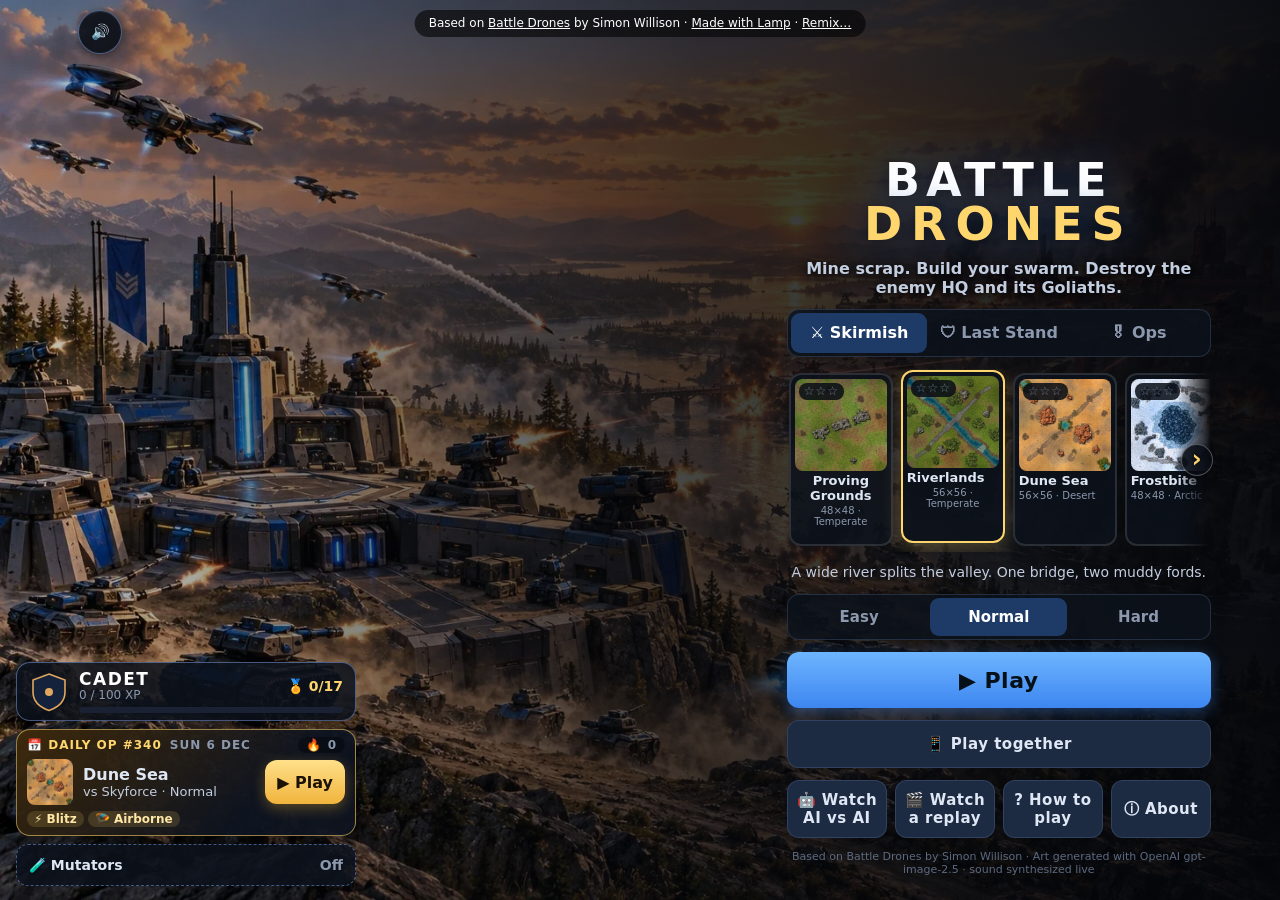
==== commit 3bb7ec81: "The page to play" ====
--- a/index.html
+++ b/index.html
@@ -41,7 +41,7 @@
   <button type="button" id="lamp-remix-go" disabled>Continue with Lamp</button>
   <p class="lamp-remix-note">Opens lamp.dev with your request. Lamp is a free Mac app; it opens a copy of Battle Drones with your request ready to send.</p>
 </div>
-<script type="application/json" id="lamp-remix-target">{"request":"Make an app like Battle Drones: Simon Willison's Battle Drones: a drone war for up to four, with phones as controllers.\n\nThen: {ask}","link":null,"origin":{"starter":"battledrones"}}</script>
+<script type="application/json" id="lamp-remix-target">{"request":"Make an app like Battle Drones: Simon Willison's Battle Drones: a drone war for up to four, with phones as controllers.\n\nThen: {ask}","origin":{"starter":"battledrones"},"link":null}</script>
 <script>
 (function(){var o=document.getElementById('lamp-remix-open'),p=document.getElementById('lamp-remix'),a=document.getElementById('lamp-remix-ask'),g=document.getElementById('lamp-remix-go');
 if(!o||!p||!a||!g)return;var t=JSON.parse(document.getElementById('lamp-remix-target').textContent||'{}');
